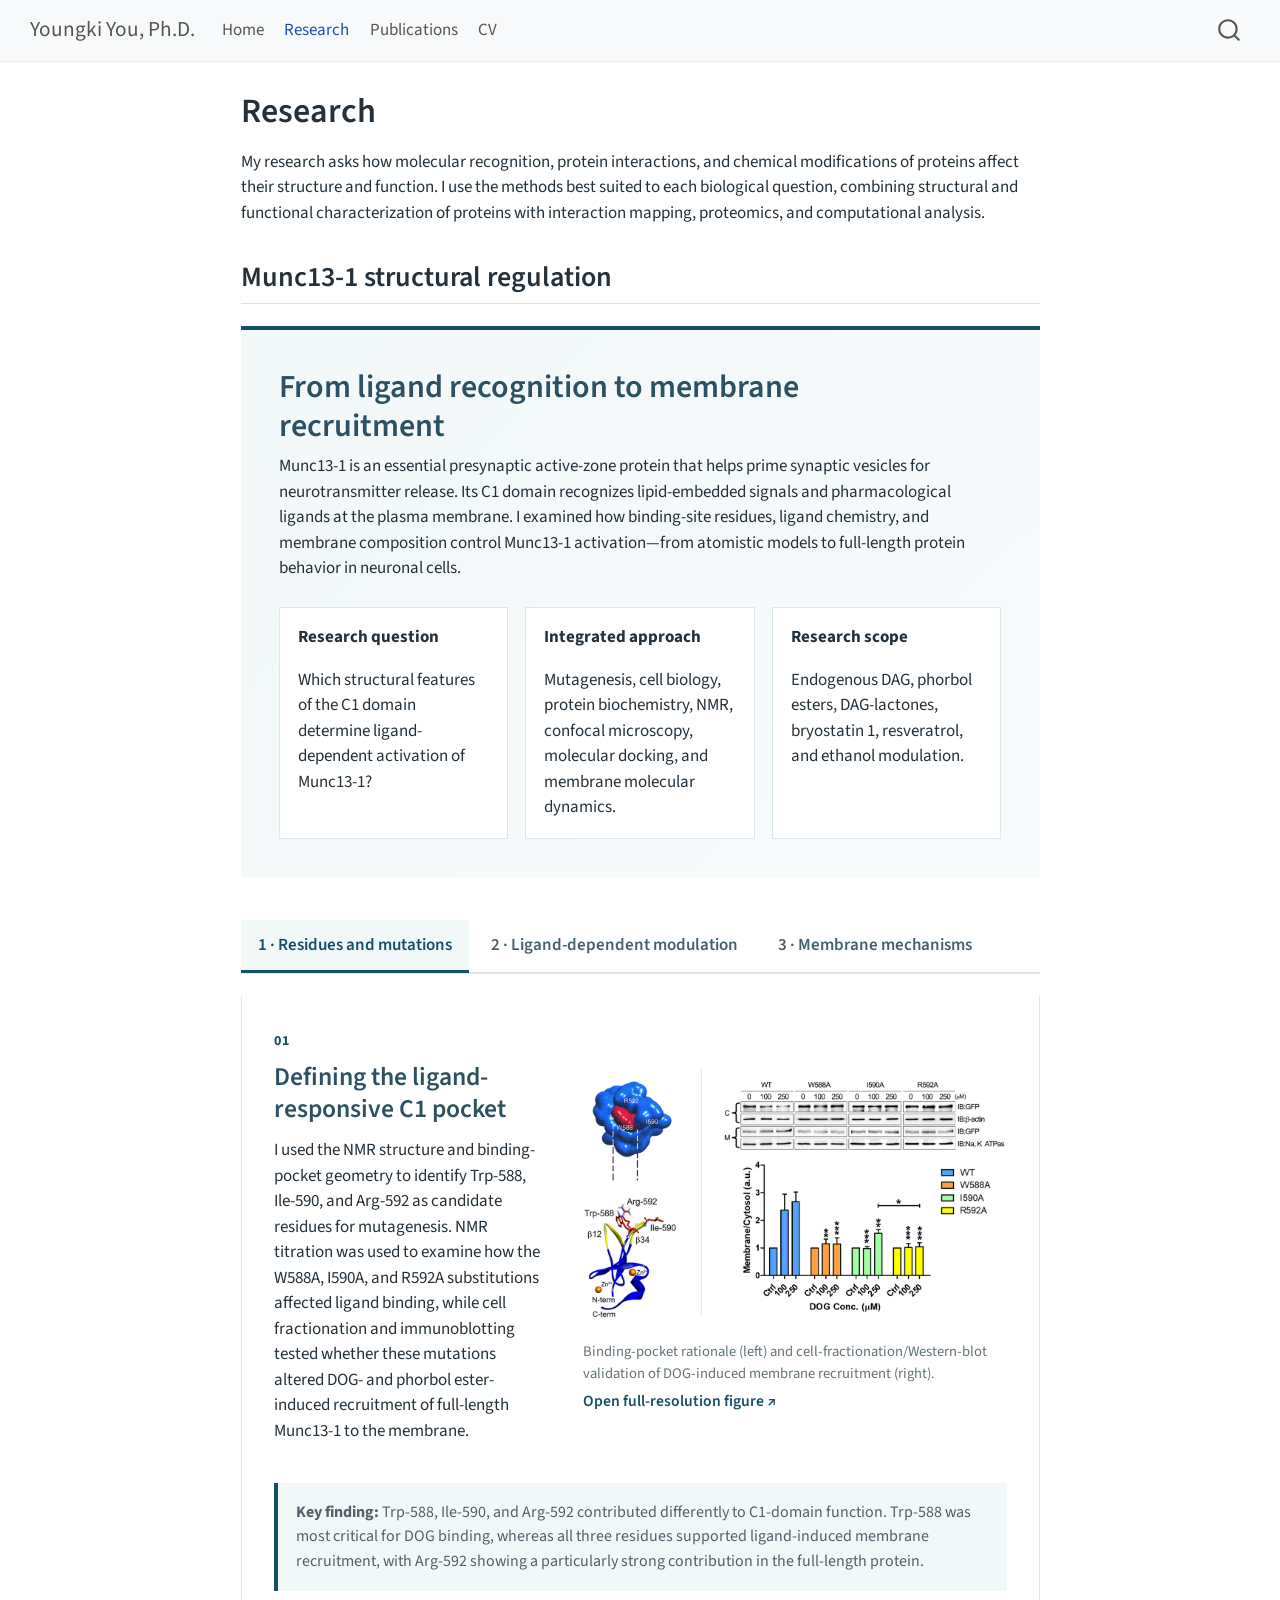
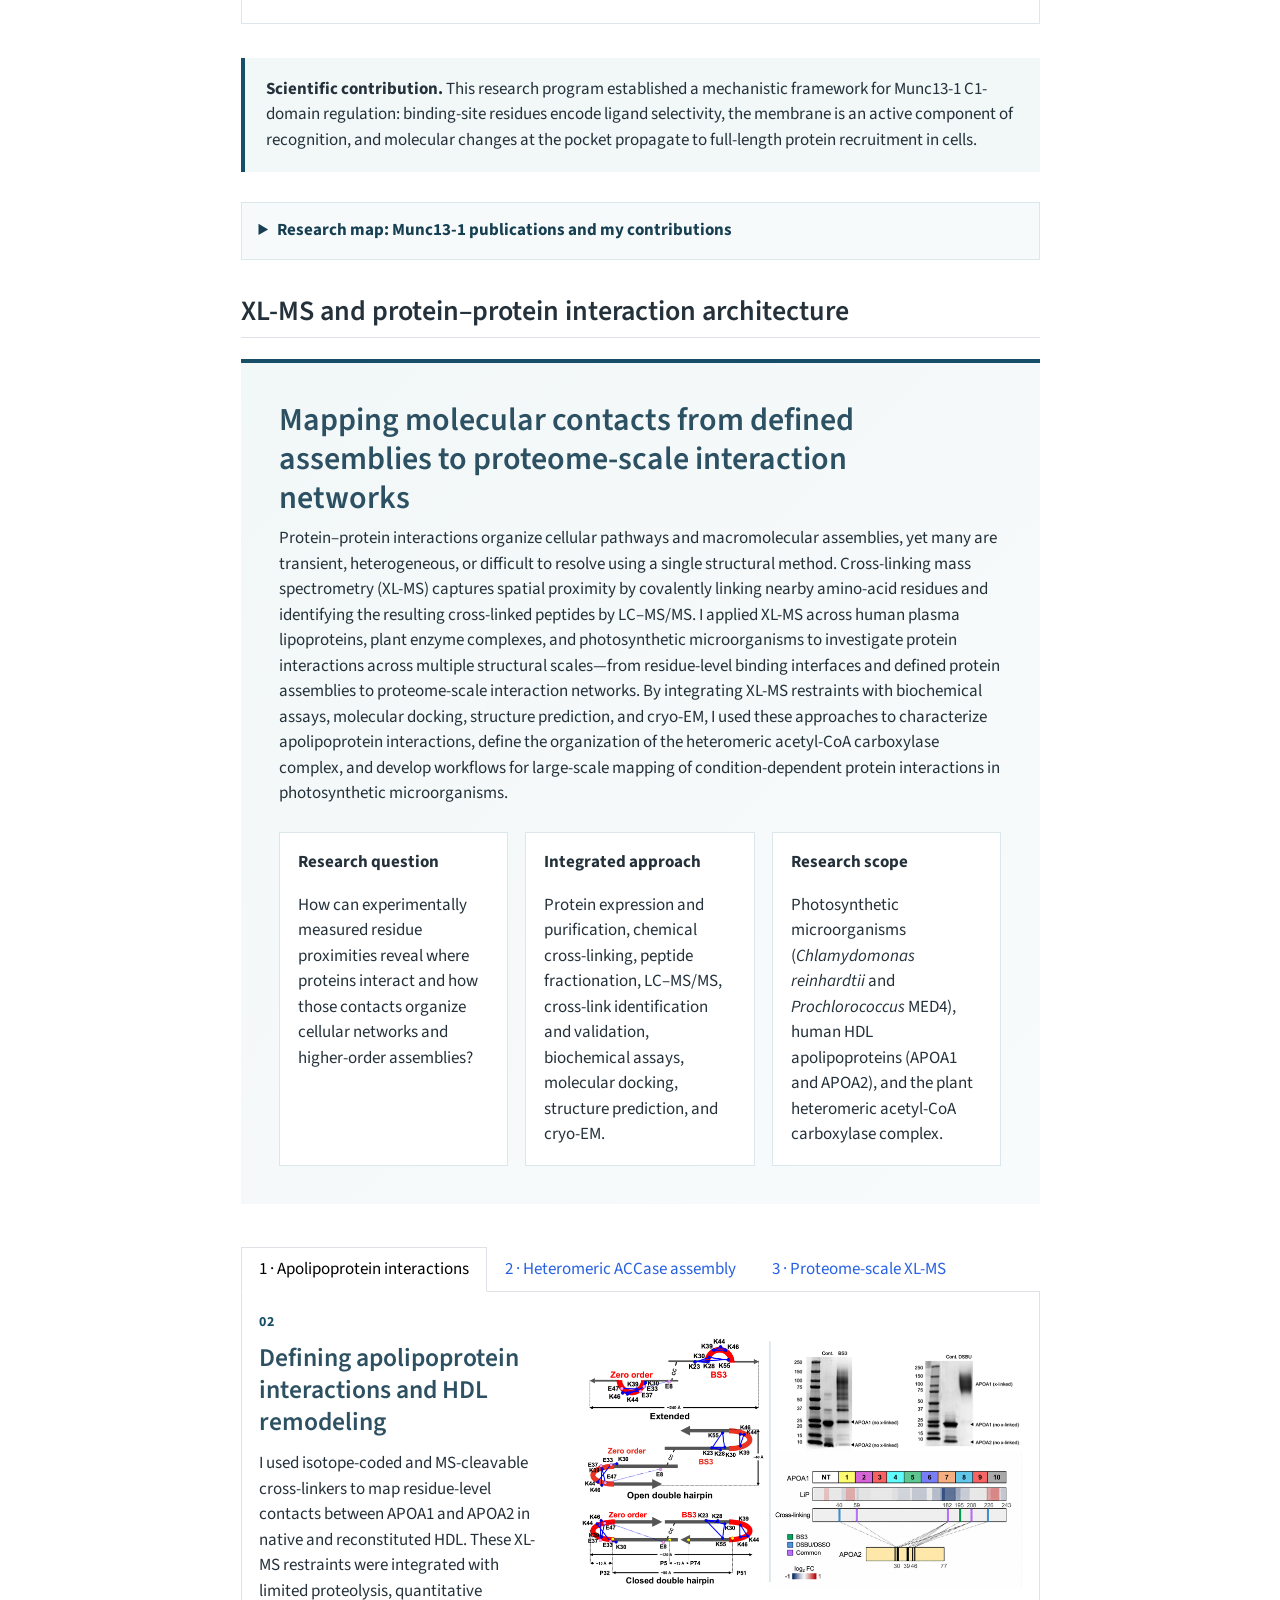
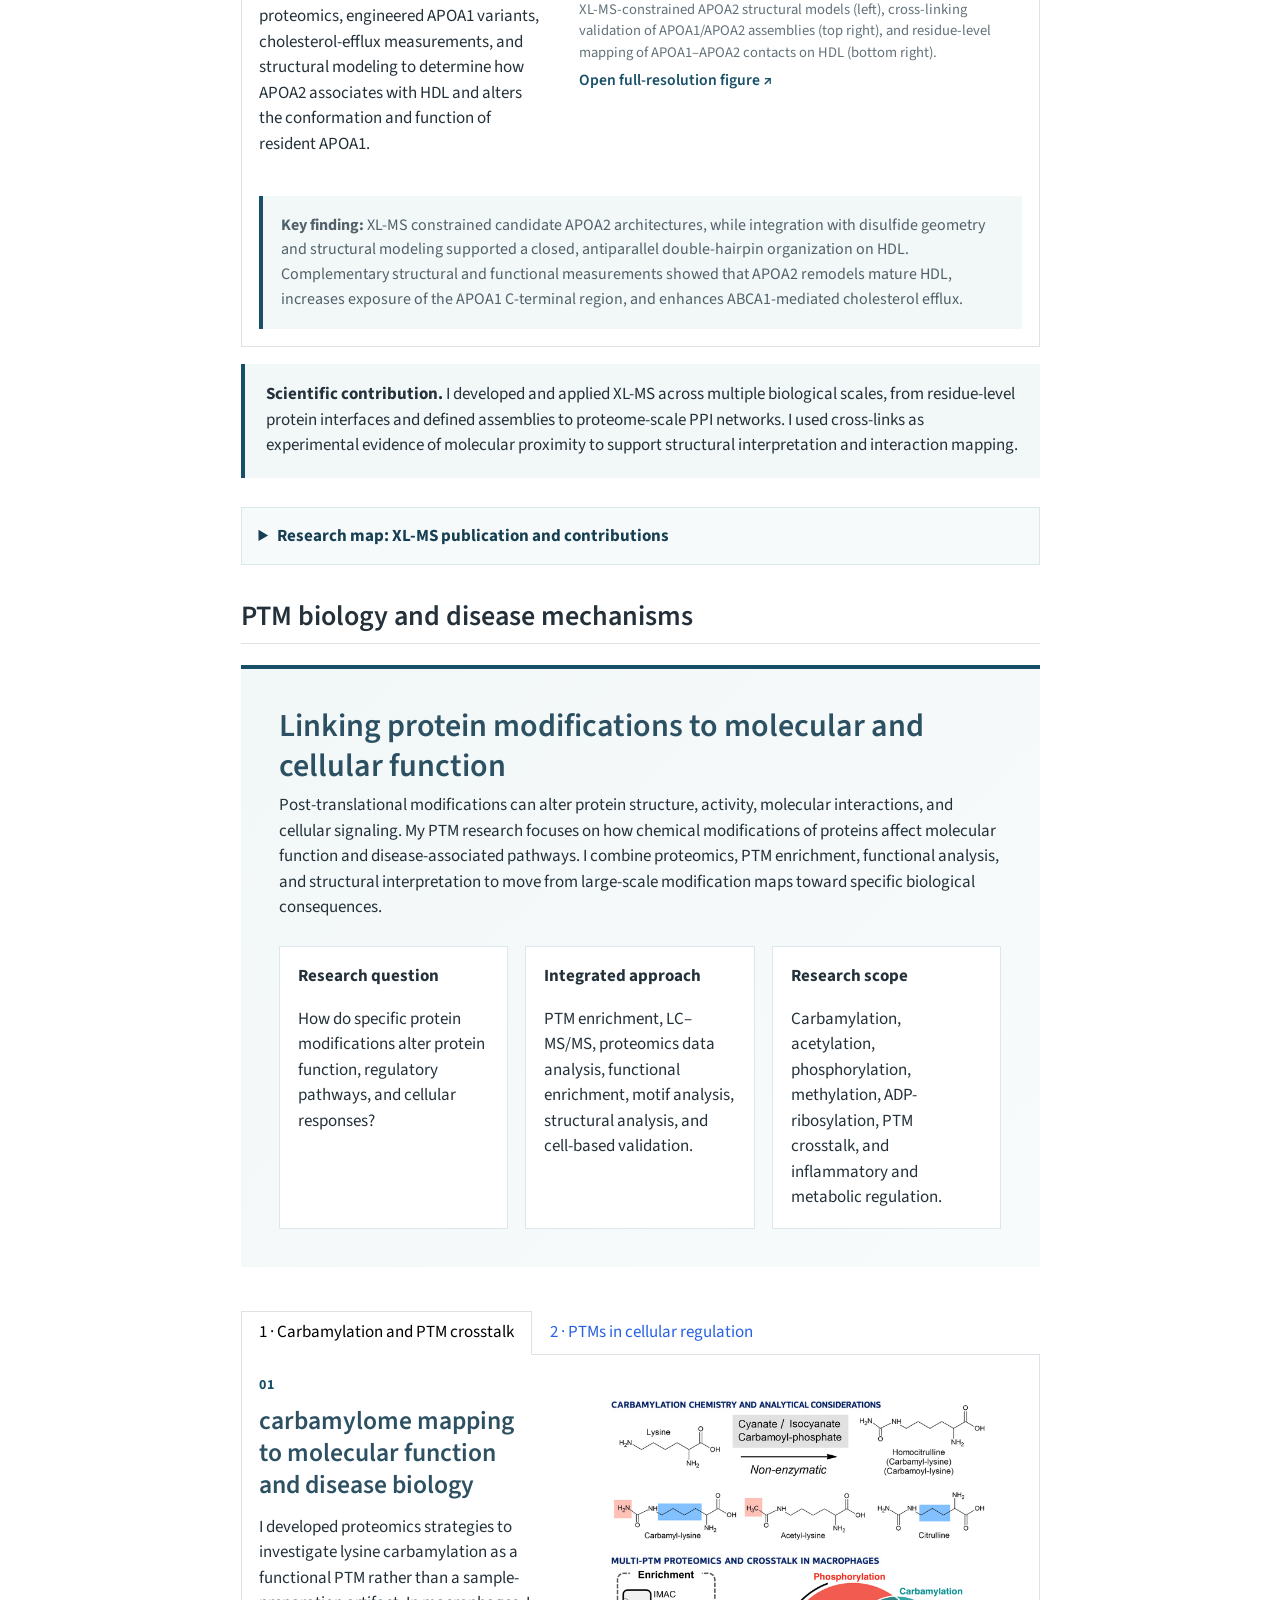
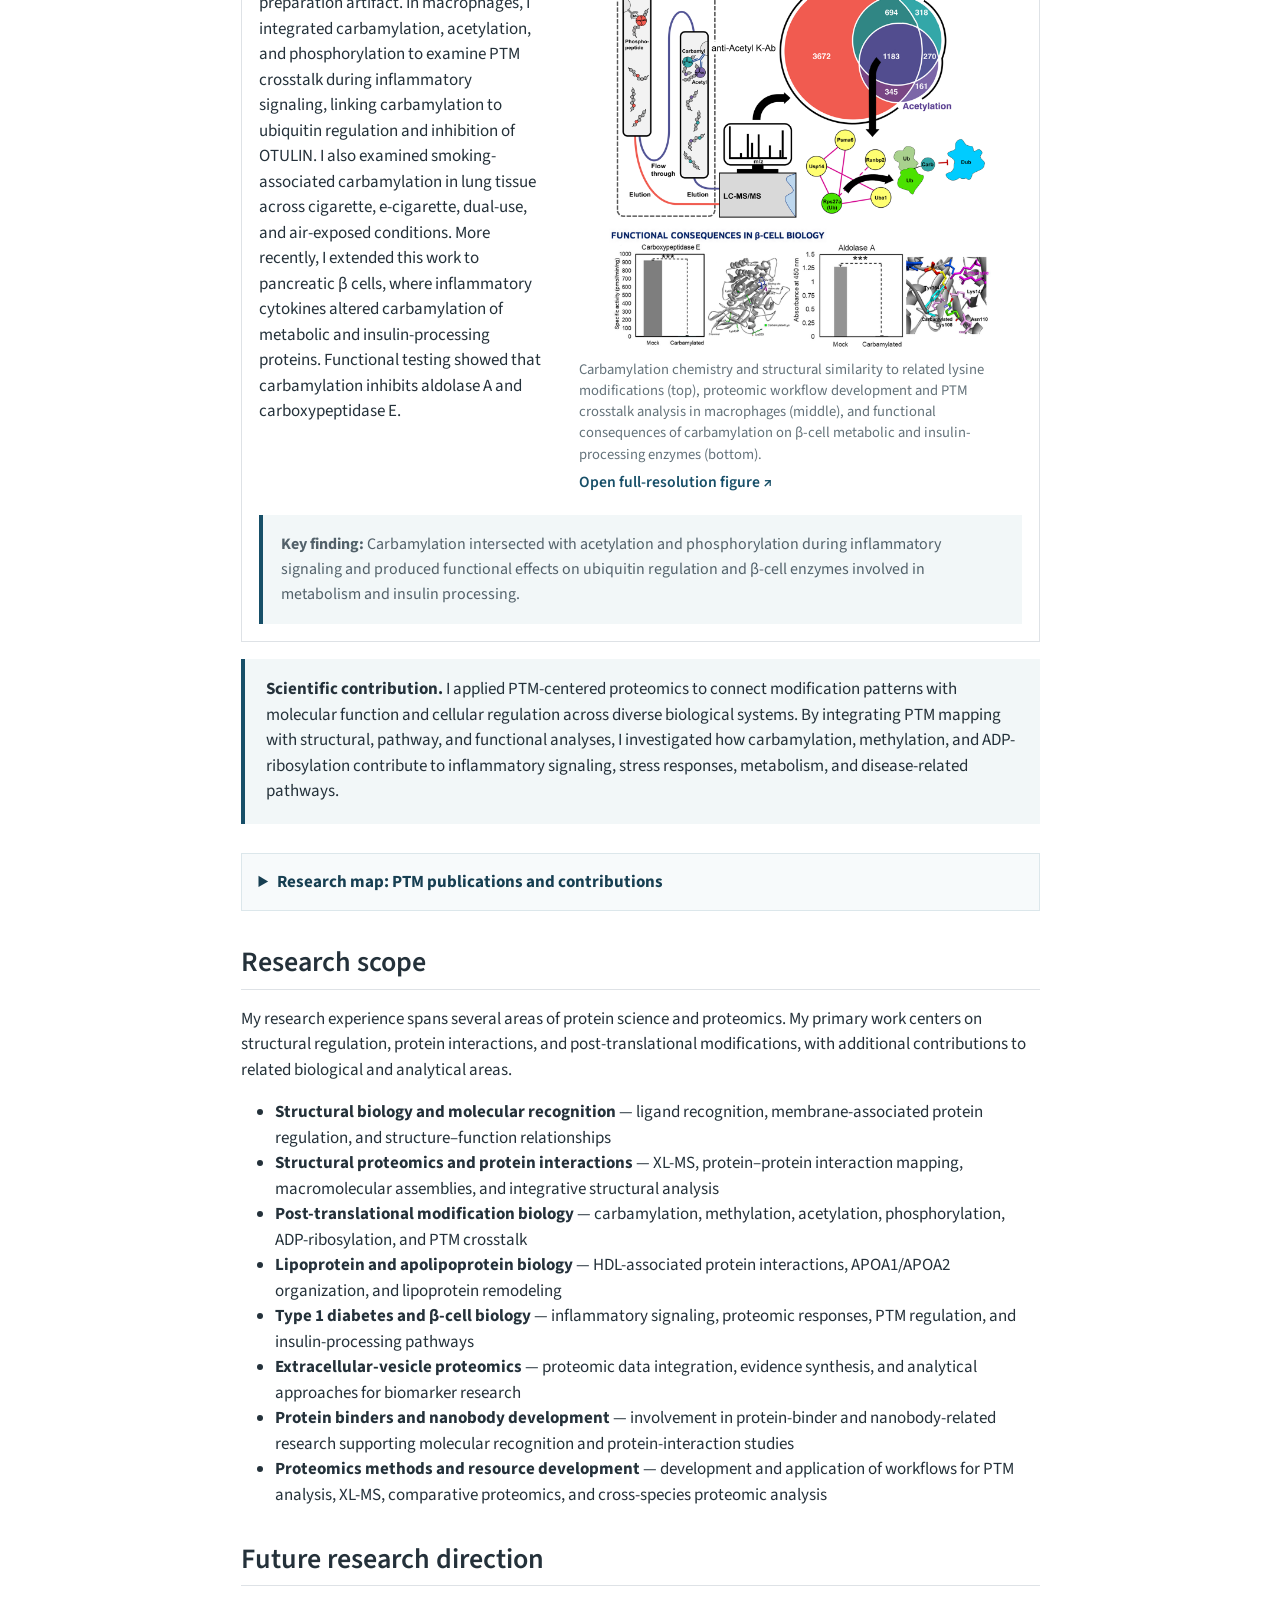
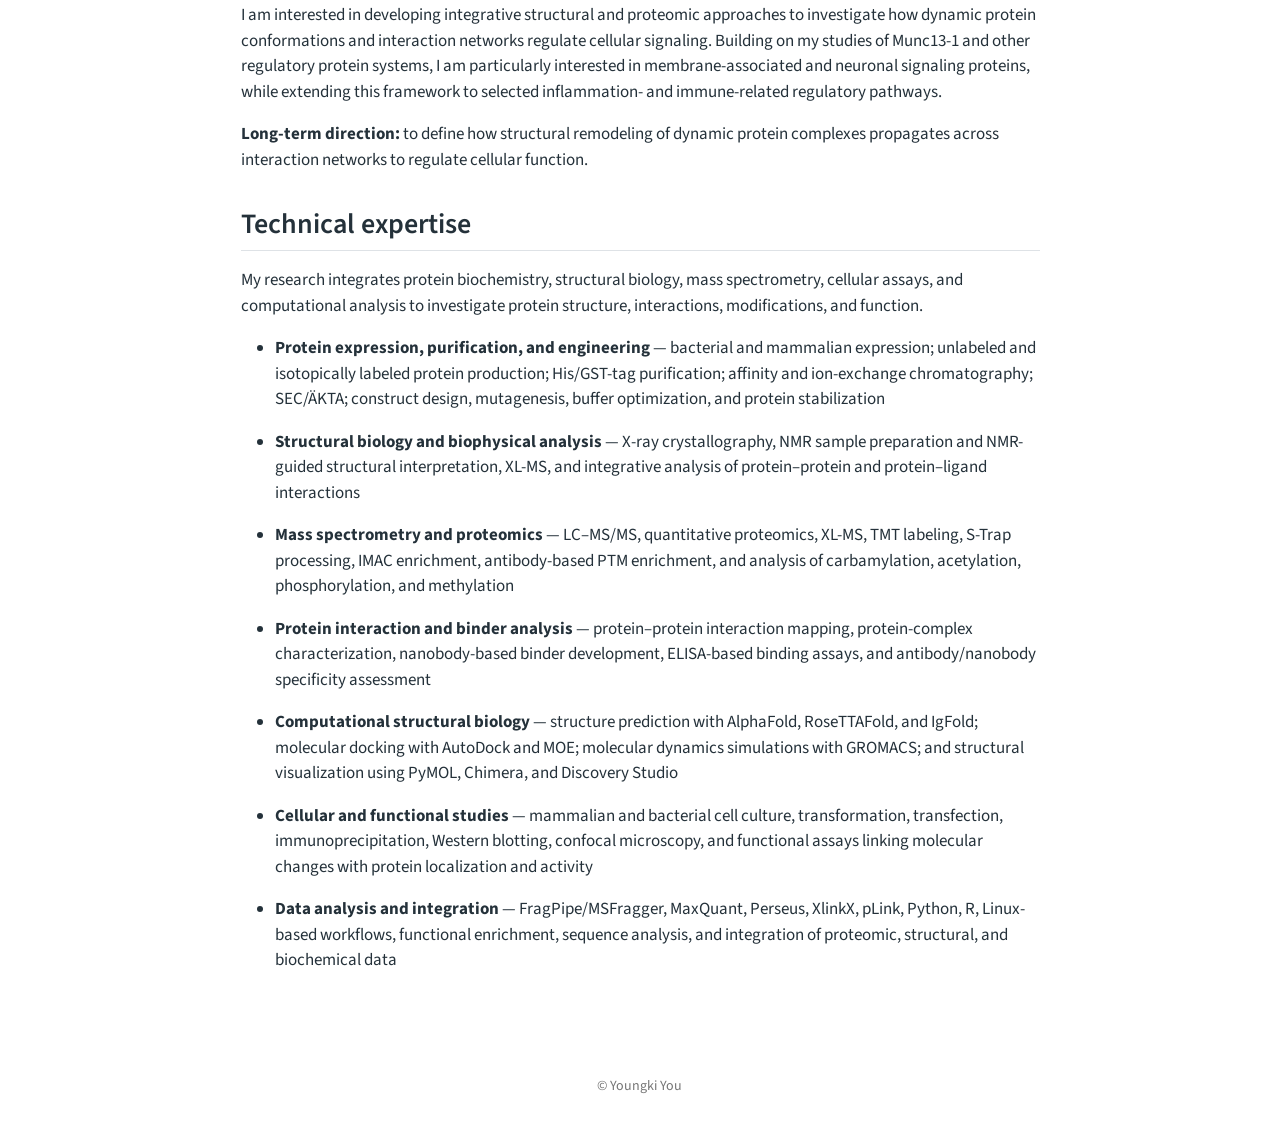
==== docs/research.html @ 04667d02 "Initial publication of reserach website" ====
<!DOCTYPE html>
<html xmlns="http://www.w3.org/1999/xhtml" lang="en" xml:lang="en"><head>

<meta charset="utf-8">
<meta name="generator" content="quarto-1.10.18">

<meta name="viewport" content="width=device-width, initial-scale=1.0, user-scalable=yes">


<title>Research – Youngki You, Ph.D.</title>
<style>
/* Default styles provided by pandoc.
** See https://pandoc.org/MANUAL.html#variables-for-html for config info.
*/
span.smallcaps{font-variant: small-caps;}
div.columns{display: flex; gap: 1.5em;}
div.column{flex: auto;}
@media screen {
div.columns{gap: min(4vw, 1.5em);}
div.column{overflow-x: auto;}
}
div.hanging-indent{margin-left: 1.5em; text-indent: -1.5em;}
ul.task-list{list-style: none;}
ul.task-list li input[type="checkbox"] {
  width: 0.8em;
  margin: 0 0.8em 0.2em -1em; /* quarto-specific, see https://github.com/quarto-dev/quarto-cli/issues/4556 */ 
  vertical-align: middle;
}
</style>


<script src="site_libs/quarto-nav/quarto-nav.js"></script>
<script src="site_libs/quarto-nav/headroom.min.js"></script>
<script src="site_libs/clipboard/clipboard.min.js"></script>
<script src="site_libs/quarto-search/autocomplete.umd.js"></script>
<script src="site_libs/quarto-search/fuse.min.js"></script>
<script src="site_libs/quarto-search/quarto-search.js"></script>
<meta name="quarto:offset" content="./">
<script src="site_libs/quarto-html/quarto.js" type="module"></script>
<script src="site_libs/quarto-html/tabsets/tabsets.js" type="module"></script>
<script src="site_libs/quarto-html/popper.min.js"></script>
<script src="site_libs/quarto-html/tippy.umd.min.js"></script>
<script src="site_libs/quarto-html/anchor.min.js"></script>
<link href="site_libs/quarto-html/tippy.css" rel="stylesheet">
<link href="site_libs/quarto-html/quarto-syntax-highlighting-64a204ab8560d761af7679ceaba22944.css" rel="stylesheet" id="quarto-text-highlighting-styles">
<script src="site_libs/bootstrap/bootstrap.min.js"></script>
<link href="site_libs/bootstrap/bootstrap-icons.css" rel="stylesheet">
<link href="site_libs/bootstrap/bootstrap-172ba59bd5e0b52282274ba0c0cc16fc.min.css" rel="stylesheet" append-hash="true" id="quarto-bootstrap" data-mode="light">
<script id="quarto-search-options" type="application/json">{
  "location": "navbar",
  "copy-button": false,
  "collapse-after": 3,
  "panel-placement": "end",
  "type": "overlay",
  "limit": 50,
  "keyboard-shortcut": [
    "f",
    "/",
    "s"
  ],
  "show-item-context": false,
  "language": {
    "search-no-results-text": "No results",
    "search-matching-documents-text": "matching documents",
    "search-copy-link-title": "Copy link to search",
    "search-hide-matches-text": "Hide additional matches",
    "search-more-match-text": "more match in this document",
    "search-more-matches-text": "more matches in this document",
    "search-clear-button-title": "Clear",
    "search-text-placeholder": "",
    "search-detached-cancel-button-title": "Cancel",
    "search-submit-button-title": "Submit",
    "search-label": "Search"
  }
}</script>


<link rel="stylesheet" href="styles.css">
</head>

<body class="nav-fixed fullcontent quarto-light">

<div id="quarto-search-results"></div>
  <header id="quarto-header" class="headroom fixed-top">
    <nav class="navbar navbar-expand-lg " data-bs-theme="dark">
      <div class="navbar-container container-fluid">
      <div class="navbar-brand-container mx-auto">
    <a class="navbar-brand" href="./index.html">
    <span class="navbar-title">Youngki You, Ph.D.</span>
    </a>
  </div>
            <div id="quarto-search" class="" title="Search"></div>
          <button class="navbar-toggler" type="button" data-bs-toggle="collapse" data-bs-target="#navbarCollapse" aria-controls="navbarCollapse" role="menu" aria-expanded="false" aria-label="Toggle navigation" onclick="if (window.quartoToggleHeadroom) { window.quartoToggleHeadroom(); }">
  <span class="navbar-toggler-icon"></span>
</button>
          <div class="collapse navbar-collapse" id="navbarCollapse">
            <ul class="navbar-nav navbar-nav-scroll me-auto">
  <li class="nav-item">
    <a class="nav-link" href="./index.html"> 
<span class="menu-text">Home</span></a>
  </li>  
  <li class="nav-item">
    <a class="nav-link active" href="./research.html" aria-current="page"> 
<span class="menu-text">Research</span></a>
  </li>  
  <li class="nav-item">
    <a class="nav-link" href="./publications.html"> 
<span class="menu-text">Publications</span></a>
  </li>  
  <li class="nav-item">
    <a class="nav-link" href="./cv.html"> 
<span class="menu-text">CV</span></a>
  </li>  
</ul>
          </div> <!-- /navcollapse -->
            <div class="quarto-navbar-tools">
</div>
      </div> <!-- /container-fluid -->
    </nav>
</header>
<!-- content -->
<div id="quarto-content" class="quarto-container page-columns page-rows-contents page-layout-article page-navbar">
<!-- sidebar -->
<!-- margin-sidebar -->
    
<!-- main -->
<main class="content" id="quarto-document-content">

<header id="title-block-header" class="quarto-title-block default">
<div class="quarto-title">
<h1 class="title">Research</h1>
</div>



<div class="quarto-title-meta">

    
  
    
  </div>
  


</header>


<!-- Munc13-1 case study synchronized 2026-09-22. -->
<p>My research asks how molecular recognition, protein interactions, and chemical modifications of proteins affect their structure and function. I use the methods best suited to each biological question, combining structural and functional characterization of proteins with interaction mapping, proteomics, and computational analysis.</p>
<section id="munc13-1" class="level2">
<h2 class="anchored" data-anchor-id="munc13-1">Munc13-1 structural regulation</h2>
<section id="from-ligand-recognition-to-membrane-recruitment" class="level3 research-case-intro">
<h3 class="anchored" data-anchor-id="from-ligand-recognition-to-membrane-recruitment">From ligand recognition to membrane recruitment</h3>
<p>Munc13-1 is an essential presynaptic active-zone protein that helps prime synaptic vesicles for neurotransmitter release. Its C1 domain recognizes lipid-embedded signals and pharmacological ligands at the plasma membrane. I examined how binding-site residues, ligand chemistry, and membrane composition control Munc13-1 activation—from atomistic models to full-length protein behavior in neuronal cells.</p>
<div class="research-facts">
<div class="research-fact">
<p><strong>Research question</strong></p>
<p>Which structural features of the C1 domain determine ligand-dependent activation of Munc13-1?</p>
</div>
<div class="research-fact">
<p><strong>Integrated approach</strong></p>
<p>Mutagenesis, cell biology, protein biochemistry, NMR, confocal microscopy, molecular docking, and membrane molecular dynamics.</p>
</div>
<div class="research-fact">
<p><strong>Research scope</strong></p>
<p>Endogenous DAG, phorbol esters, DAG-lactones, bryostatin 1, resveratrol, and ethanol modulation.</p>
</div>
</div>
</section>
<div class="tabset-margin-container"></div><div class="panel-tabset munc13-tabs">
<ul class="nav nav-tabs" role="tablist"><li class="nav-item" role="presentation"><a class="nav-link active" id="tabset-1-1-tab" data-bs-toggle="tab" data-bs-target="#tabset-1-1" role="tab" aria-controls="tabset-1-1" aria-selected="true" href="">1 · Residues and mutations</a></li><li class="nav-item" role="presentation"><a class="nav-link" id="tabset-1-2-tab" data-bs-toggle="tab" data-bs-target="#tabset-1-2" role="tab" aria-controls="tabset-1-2" aria-selected="false" href="">2 · Ligand-dependent modulation</a></li><li class="nav-item" role="presentation"><a class="nav-link" id="tabset-1-3-tab" data-bs-toggle="tab" data-bs-target="#tabset-1-3" role="tab" aria-controls="tabset-1-3" aria-selected="false" href="">3 · Membrane mechanisms</a></li></ul>
<div class="tab-content munc13-tabs">
<div id="tabset-1-1" class="tab-pane active" role="tabpanel" aria-labelledby="tabset-1-1-tab">
<div class="research-slide">
<div class="research-slide-main">
<div class="research-slide-copy">
<span class="research-step">01</span>
<h3 class="anchored">
Defining the ligand-responsive C1 pocket
</h3>
<p>
I used the NMR structure and binding-pocket geometry to identify Trp-588, Ile-590, and Arg-592 as candidate residues for mutagenesis. NMR titration was used to examine how the W588A, I590A, and R592A substitutions affected ligand binding, while cell fractionation and immunoblotting tested whether these mutations altered DOG- and phorbol ester-induced recruitment of full-length Munc13-1 to the membrane.
</p>
</div>
<figure class="research-slide-figure figure">
<img src="images/munc13/munc13-structural-determinants-v2.png" alt="Structural views of the Munc13-1 C1-domain binding pocket highlighting Trp-588, Ile-590, and Arg-592, paired with cytosolic and membrane-fraction immunoblots and densitometric analysis of DOG-induced membrane translocation for wild-type, W588A, I590A, and R592A Munc13-1." loading="lazy" class="figure-img">
<figcaption>
Binding-pocket rationale (left) and cell-fractionation/Western-blot validation of DOG-induced membrane recruitment (right).
</figcaption>
<a class="figure-link" href="images/munc13/munc13-structural-determinants-v2.png" target="_blank">Open full-resolution figure ↗</a>
</figure>
</div>
<div class="research-slide-footer">
<p class="research-slide-result">
<strong>Key finding:</strong> Trp-588, Ile-590, and Arg-592 contributed differently to C1-domain function. Trp-588 was most critical for DOG binding, whereas all three residues supported ligand-induced membrane recruitment, with Arg-592 showing a particularly strong contribution in the full-length protein.
</p>
</div>
</div>
</div>
<div id="tabset-1-2" class="tab-pane" role="tabpanel" aria-labelledby="tabset-1-2-tab">
<div class="research-slide">
<div class="research-slide-main">
<div class="research-slide-copy">
<span class="research-step">02</span>
<h3 class="anchored">
Comparing ligand-dependent effects in cells
</h3>
<p>
I investigated how diverse ligands and chemical modulators alter Munc13-1 behavior in HT22 cells. Using full-length GFP-tagged Munc13-1, I examined ligand-dependent changes in membrane recruitment and intracellular localization across multiple compounds, including DAG, DAG-lactones, phorbol esters, bryostatin, and resveratrol. These studies enabled comparison of how structurally distinct compounds differentially modulate Munc13-1 localization and activity in cells.
</p>
</div>
<figure class="research-slide-figure figure">
<img src="images/munc13/munc13-dag-lactone-confocal-v2.png" alt="Confocal microscopy grid showing GFP-tagged full-length Munc13-1 in HT22 cells treated with increasing concentrations of JH-131e-153, AJH-836, or PMA." loading="lazy" class="figure-img">
<figcaption>
Representative confocal images of Munc13-1 redistribution after treatment with JH-131e-153, AJH-836, or PMA.
</figcaption>
<a class="figure-link" href="images/munc13/munc13-dag-lactone-confocal-v2.png" target="_blank">Open full-resolution figure ↗</a>
</figure>
</div>
<div class="research-slide-footer">
<p class="research-slide-result">
<strong>Key finding:</strong> both DAG-lactones recruited Munc13-1 to the membrane, but JH-131e-153 produced a stronger response than AJH-836 across the tested concentrations; PMA produced the strongest recruitment under the assay conditions.
</p>
</div>
</div>
</div>
<div id="tabset-1-3" class="tab-pane" role="tabpanel" aria-labelledby="tabset-1-3-tab">
<div class="research-slide">
<div class="research-slide-main">
<div class="research-slide-copy">
<span class="research-step">03</span>
<h3 class="anchored">
Resolving ligand–protein–membrane mechanisms
</h3>
<p>
I built lipid membrane systems and used molecular docking and dynamics to compare phorbol 13-acetate, bryostatin 1, resveratrol, and DAG-lactones. Additional studies examined ethanol modulation and compared Munc13-1 with other C1 domains.
</p>
</div>
<figure class="research-slide-figure figure">
<img src="images/munc13/munc13-docking-md-v2.png" alt="Molecular docking poses, membrane molecular-dynamics configurations, and phosphatidylserine contacts of the Munc13-1 C1 domain with phorbol 13-acetate, bryostatin 1, and resveratrol." loading="lazy" class="figure-img">
<figcaption>
Docking poses (top), representative membrane-MD configurations (middle), and phosphatidylserine contacts at the membrane interface (bottom) for three chemically distinct ligands.
</figcaption>
<a class="figure-link" href="images/munc13/munc13-docking-md-v2.png" target="_blank">Open full-resolution figure ↗</a>
</figure>
</div>
<div class="research-slide-footer">
<p class="research-slide-result">
<strong>Key finding:</strong> activators and inhibitors produce distinct pocket interactions, conformational stability, membrane positioning, and lipid contacts; ethanol further alters this balance through a Glu-582-centered mechanism influenced by phosphatidylserine.
</p>
</div>
</div>
</div>
</div>
</div>
<div class="research-takeaway">
<p><strong>Scientific contribution.</strong> This research program established a mechanistic framework for Munc13-1 C1-domain regulation: binding-site residues encode ligand selectivity, the membrane is an active component of recognition, and molecular changes at the pocket propagate to full-length protein recruitment in cells.</p>
</div>
<details class="research-map">
<summary>
Research map: Munc13-1 publications and my contributions
</summary>
<table class="caption-top table">
<thead>
<tr class="header">
<th>Theme</th>
<th>Publication and contribution</th>
<th>Main advance</th>
</tr>
</thead>
<tbody>
<tr class="odd">
<td><strong>Ligand inhibition</strong></td>
<td><a href="https://doi.org/10.1016/j.bbagen.2017.07.006">Resveratrol inhibits phorbol ester-induced membrane translocation of presynaptic Munc13-1</a> (2017). Molecular docking and MD.</td>
<td>Established Munc13-1 as a resveratrol target and modeled competition at the C1-domain pocket.</td>
</tr>
<tr class="even">
<td><strong>Binding-site mutations</strong></td>
<td><a href="https://doi.org/10.1021/acs.biochem.7b00764">Critical role of Trp-588 of presynaptic Munc13-1</a> (2017). MD simulation and analysis.</td>
<td>Identified Trp-588 as a determinant of ligand binding and membrane translocation.</td>
</tr>
<tr class="odd">
<td><strong>Ligand activation</strong></td>
<td><a href="https://doi.org/10.1021/acs.biochem.9b00427">Munc13 is a molecular target of bryostatin 1</a> (2019). Molecular docking.</td>
<td>Established Munc13 proteins as high-affinity bryostatin 1 targets.</td>
</tr>
<tr class="even">
<td><strong>Allosteric modulation</strong></td>
<td><a href="https://doi.org/10.1111/acer.14363">Effect of ethanol on Munc13-1 C1 in membrane</a> (2020; first author). Docking, membrane-system construction, MD, and analysis.</td>
<td>Defined a Glu-582-centered, membrane-composition-dependent mechanism for ethanol modulation.</td>
</tr>
<tr class="odd">
<td><strong>DAG recognition</strong></td>
<td><a href="https://doi.org/10.1021/acs.biochem.1c00165">Probing the diacylglycerol binding site of presynaptic Munc13-1</a> (2021; first author). Cell assays, docking, membrane systems, and MD.</td>
<td>Identified Trp-588, Ile-590, and Arg-592 as ligand-dependent determinants of activation.</td>
</tr>
<tr class="even">
<td><strong>Activator versus inhibitor</strong></td>
<td><a href="https://doi.org/10.1080/07391102.2021.2001375">Molecular dynamics simulation studies on binding of activator and inhibitor</a> (2022; first author). Docking, membrane systems, MD, and analysis.</td>
<td>Explained ligand-specific conformational stability, membrane positioning, and lipid interactions.</td>
</tr>
<tr class="odd">
<td><strong>C1-domain comparison</strong></td>
<td><a href="https://doi.org/10.1080/07391102.2022.2163699">Comparison of the ligand binding site of C1 domains</a> (2023; first author). Docking, membrane systems, MD, and analysis.</td>
<td>Classified C1-domain pocket types and identified conserved determinants of ligand–membrane binding.</td>
</tr>
<tr class="even">
<td><strong>Selective activation</strong></td>
<td><a href="https://doi.org/10.1021/acs.biochem.3c00375">Activation of Munc13-1 by DAG-lactones</a> (2023; co-first author). Cell culture, mutagenesis, translocation assays, and docking.</td>
<td>Demonstrated stereochemistry-dependent activation and linked ligand selectivity to Trp-588, Ile-590, and Arg-592.</td>
</tr>
</tbody>
</table>
</details>
</section>
<section id="xl-ms" class="level2">
<h2 class="anchored" data-anchor-id="xl-ms">XL-MS and protein–protein interaction architecture</h2>
<section id="mapping-molecular-contacts-from-defined-assemblies-to-proteome-scale-interaction-networks" class="level3 research-case-intro">
<h3 class="anchored" data-anchor-id="mapping-molecular-contacts-from-defined-assemblies-to-proteome-scale-interaction-networks">Mapping molecular contacts from defined assemblies to proteome-scale interaction networks</h3>
<p>Protein–protein interactions organize cellular pathways and macromolecular assemblies, yet many are transient, heterogeneous, or difficult to resolve using a single structural method. Cross-linking mass spectrometry (XL-MS) captures spatial proximity by covalently linking nearby amino-acid residues and identifying the resulting cross-linked peptides by LC–MS/MS. I applied XL-MS across human plasma lipoproteins, plant enzyme complexes, and photosynthetic microorganisms to investigate protein interactions across multiple structural scales—from residue-level binding interfaces and defined protein assemblies to proteome-scale interaction networks. By integrating XL-MS restraints with biochemical assays, molecular docking, structure prediction, and cryo-EM, I used these approaches to characterize apolipoprotein interactions, define the organization of the heteromeric acetyl-CoA carboxylase complex, and develop workflows for large-scale mapping of condition-dependent protein interactions in photosynthetic microorganisms.</p>
<div class="research-facts">
<div class="research-fact">
<p><strong>Research question</strong></p>
<p>How can experimentally measured residue proximities reveal where proteins interact and how those contacts organize cellular networks and higher-order assemblies?</p>
</div>
<div class="research-fact">
<p><strong>Integrated approach</strong></p>
<p>Protein expression and purification, chemical cross-linking, peptide fractionation, LC–MS/MS, cross-link identification and validation, biochemical assays, molecular docking, structure prediction, and cryo-EM.</p>
</div>
<div class="research-fact">
<p><strong>Research scope</strong></p>
<p>Photosynthetic microorganisms (<em>Chlamydomonas reinhardtii</em> and <em>Prochlorococcus</em> MED4), human HDL apolipoproteins (APOA1 and APOA2), and the plant heteromeric acetyl-CoA carboxylase complex.</p>
</div>
</div>
</section>
<div class="tabset-margin-container"></div><div class="panel-tabset xlms-tabs">
<ul class="nav nav-tabs" role="tablist"><li class="nav-item" role="presentation"><a class="nav-link active" id="tabset-2-1-tab" data-bs-toggle="tab" data-bs-target="#tabset-2-1" role="tab" aria-controls="tabset-2-1" aria-selected="true" href="">1 · Apolipoprotein interactions</a></li><li class="nav-item" role="presentation"><a class="nav-link" id="tabset-2-2-tab" data-bs-toggle="tab" data-bs-target="#tabset-2-2" role="tab" aria-controls="tabset-2-2" aria-selected="false" href="">2 · Heteromeric ACCase assembly</a></li><li class="nav-item" role="presentation"><a class="nav-link" id="tabset-2-3-tab" data-bs-toggle="tab" data-bs-target="#tabset-2-3" role="tab" aria-controls="tabset-2-3" aria-selected="false" href="">3 · Proteome-scale XL-MS</a></li></ul>
<div class="tab-content xlms-tabs">
<div id="tabset-2-1" class="tab-pane active" role="tabpanel" aria-labelledby="tabset-2-1-tab">
<div class="research-slide">
<div class="research-slide-main">
<div class="research-slide-copy">
<span class="research-step">02</span>
<h3 class="anchored">
Defining apolipoprotein interactions and HDL remodeling
</h3>
<p>
I used isotope-coded and MS-cleavable cross-linkers to map residue-level contacts between APOA1 and APOA2 in native and reconstituted HDL. These XL-MS restraints were integrated with limited proteolysis, quantitative proteomics, engineered APOA1 variants, cholesterol-efflux measurements, and structural modeling to determine how APOA2 associates with HDL and alters the conformation and function of resident APOA1.
</p>
</div>
<figure class="research-slide-figure figure">
<p><img src="images/xlms/apoa2-remodeling.png" alt="XL-MS analysis of APOA2 structural models, cross-linking of APOA1/APOA2 assemblies, and residue-level APOA1–APOA2 interactions on HDL." loading="lazy" class="figure-img"></p>
<figcaption>
XL-MS-constrained APOA2 structural models (left), cross-linking validation of APOA1/APOA2 assemblies (top right), and residue-level mapping of APOA1–APOA2 contacts on HDL (bottom right).
</figcaption>
<a class="figure-link" href="images/xlms/apoa2-remodeling.png" target="_blank">Open full-resolution figure ↗</a>
</figure>
</div>
<div class="research-slide-footer">
<p class="research-slide-result">
<strong>Key finding:</strong> XL-MS constrained candidate APOA2 architectures, while integration with disulfide geometry and structural modeling supported a closed, antiparallel double-hairpin organization on HDL. Complementary structural and functional measurements showed that APOA2 remodels mature HDL, increases exposure of the APOA1 C-terminal region, and enhances ABCA1-mediated cholesterol efflux.
</p>
</div>
</div>
</div>
<div id="tabset-2-2" class="tab-pane" role="tabpanel" aria-labelledby="tabset-2-2-tab">
<div class="research-slide">
<div class="research-slide-main">
<div class="research-slide-copy">
<span class="research-step">02</span>
<h3 class="anchored">
Defining BC-centered interactions and oligomerization
</h3>
<p>
I applied XL-MS to investigate interaction architecture among components of the plant heteromeric acetyl-CoA carboxylase system, including biotin carboxylase (BC), BADC1, and BCCP2. I designed cross-linking experiments, analyzed reproducible intra- and interprotein residue pairs using complementary search workflows, and mapped the resulting restraints onto predicted and experimentally determined structures. In the published BC study, I integrated XL-MS with cryo-EM and structural modeling to evaluate monomeric, dimeric, and higher-order assemblies; related interaction studies extended this strategy to additional heteromeric ACCase components.
</p>
</div>
<figure class="research-slide-figure figure">
<p><img src="images/xlms/biotin-carboxylase-assembly.png" alt="DSBU cross-linking and XL-MS analysis of biotin carboxylase oligomerization, including dimer and tetramer formation, cross-link-guided dimer-of-dimers models, and comparative BC interaction sites with BADC1 and BCCP2." loading="lazy" class="figure-img"></p>
<figcaption>
DSBU cross-linking of BC oligomers (top left), XL-MS-guided modeling of the BC dimer-of-dimers interface (top right), the resulting higher-order BC assembly (bottom left), and additional XL-MS mapping of BC interactions with BADC1 and BCCP2 (bottom right).
</figcaption>
<a class="figure-link" href="images/xlms/biotin-carboxylase-assembly.png" target="_blank">Open full-resolution figure ↗</a>
</figure>
</div>
<div class="research-slide-footer">
<p class="research-slide-result">
<strong>Key finding:</strong> XL-MS distinguished contacts compatible with lower-order BC structures from those requiring a higher-order arrangement, supporting an asymmetric, staggered dimer of dimers. The broader project established a residue-level framework for evaluating candidate interfaces among BC, BADC1, and BCCP2 within the heteromeric ACCase system.
</p>
</div>
</div>
</div>
<div id="tabset-2-3" class="tab-pane" role="tabpanel" aria-labelledby="tabset-2-3-tab">
<div class="research-slide">
<div class="research-slide-main">
<div class="research-slide-copy">
<span class="research-step">03</span>
<h3 class="anchored">
From XL-MS workflow development to condition-dependent PPI mapping
</h3>
<p>
I developed and optimized an end-to-end XL-MS workflow for complex biological samples by evaluating cell disruption, cross-linking chemistry, peptide enrichment and fractionation, LC–MS/MS acquisition parameters, and computational identification strategies. I applied the workflow to <em>Chlamydomonas reinhardtii</em> and <em>Prochlorococcus</em> MED4 to generate residue-level interaction datasets, map protein–protein interaction networks, and compare condition-dependent interaction patterns.
</p>
</div>
<figure class="research-slide-figure figure">
<p><img src="images/xlms/xlms-workflow.png" alt="XL-MS workflow showing protein extraction, chemical cross-linking, digestion, peptide enrichment and fractionation, LC-MS/MS analysis, cross-link identification, and integration with protein structures." loading="lazy" class="figure-img"></p>
<figcaption>
Proteome-scale XL-MS applications across photosynthetic microorganisms. Cellular-component and pathway analysis of a <em>Chlamydomonas reinhardtii</em> PPI network (top), the developed XL-MS workflow (middle), and condition-dependent alterations in protein–protein interactions in <em>Prochlorococcus</em> MED4 obtained using the workflow (bottom right). Only aggregate and schematic representations are shown for unpublished datasets.
</figcaption>
<a class="figure-link" href="images/xlms/xlms-workflow.png" target="_blank">Open full-resolution figure ↗</a>
</figure>
</div>
<div class="research-slide-footer">
<p class="research-slide-result">
<strong>Key finding:</strong> Freeze–thaw lysis improved unique cross-linked peptide-pair recovery, and peptide fractionation further increased cross-link identifications in <em>Chlamydomonas reinhardtii</em>. Application of the optimized workflow to <em>Prochlorococcus</em> MED4 generated approximately 2,700 interprotein cross-links and identified significant differences in cross-linking patterns between light and dark growth conditions.
</p>
</div>
</div>
</div>
</div>
</div>
<div class="research-takeaway">
<p><strong>Scientific contribution.</strong> I developed and applied XL-MS across multiple biological scales, from residue-level protein interfaces and defined assemblies to proteome-scale PPI networks. I used cross-links as experimental evidence of molecular proximity to support structural interpretation and interaction mapping.</p>
</div>
<details class="research-map">
<summary>
Research map: XL-MS publication and contributions
</summary>
<table class="caption-top table">
<thead>
<tr class="header">
<th>Theme</th>
<th>Publication and contribution</th>
<th>Main advance</th>
</tr>
</thead>
<tbody>
<tr class="odd">
<td><strong>HDL remodeling</strong></td>
<td><a href="https://doi.org/10.1016/j.jlr.2024.100686">APOA2 increases cholesterol efflux capacity to plasma HDL by displacing the C-terminus of resident APOA1</a> (2024). XL-MS and data analysis.</td>
<td>Mapped APOA1–APOA2 interactions and identified APOA2-induced conformational changes in APOA1 associated with HDL remodeling.</td>
</tr>
<tr class="even">
<td><strong>XL-MS in disease research</strong></td>
<td><a href="https://doi.org/10.1016/j.molmed.2024.07.009">Exploring new frontiers in type 1 diabetes through advanced mass-spectrometry-based molecular measurements</a> (2024; review). Reviewed and synthesized literature on XL-MS applications in type 1 diabetes.</td>
<td>Positioned XL-MS among emerging mass-spectrometry approaches for investigating protein interactions and disease mechanisms in type 1 diabetes.</td>
</tr>
<tr class="odd">
<td><strong>APOA2 architecture</strong></td>
<td><a href="https://doi.org/10.1016/j.jlr.2026.101113">A model of human APOA2 on HDL</a> (2026). XL-MS analysis, cross-linked peptide identification, and structural interpretation.</td>
<td>Provided residue-level restraints supporting the closed double-hairpin model of APOA2 and its interactions with APOA1 on HDL.</td>
</tr>
<tr class="even">
<td><strong>BC oligomerization</strong></td>
<td><a href="https://doi.org/10.1042/BCJ20250372">Oligomeric assemblies of plant biotin carboxylase revealed by cryo-EM and cross-linking</a> (2026). XL-MS and data analysis; cross-links supported structural modeling of higher-order BC assemblies.</td>
<td>Identified inter-dimer restraints supporting an asymmetric, staggered dimer-of-dimers model integrated with cryo-EM.</td>
</tr>
</tbody>
</table>
</details>
</section>
<section id="ptm-biology" class="level2">
<h2 class="anchored" data-anchor-id="ptm-biology">PTM biology and disease mechanisms</h2>
<section id="linking-protein-modifications-to-molecular-and-cellular-function" class="level3 research-case-intro">
<h3 class="anchored" data-anchor-id="linking-protein-modifications-to-molecular-and-cellular-function">Linking protein modifications to molecular and cellular function</h3>
<p>Post-translational modifications can alter protein structure, activity, molecular interactions, and cellular signaling. My PTM research focuses on how chemical modifications of proteins affect molecular function and disease-associated pathways. I combine proteomics, PTM enrichment, functional analysis, and structural interpretation to move from large-scale modification maps toward specific biological consequences.</p>
<div class="research-facts">
<div class="research-fact">
<p><strong>Research question</strong></p>
<p>How do specific protein modifications alter protein function, regulatory pathways, and cellular responses?</p>
</div>
<div class="research-fact">
<p><strong>Integrated approach</strong></p>
<p>PTM enrichment, LC–MS/MS, proteomics data analysis, functional enrichment, motif analysis, structural analysis, and cell-based validation.</p>
</div>
<div class="research-fact">
<p><strong>Research scope</strong></p>
<p>Carbamylation, acetylation, phosphorylation, methylation, ADP-ribosylation, PTM crosstalk, and inflammatory and metabolic regulation.</p>
</div>
</div>
</section>
<div class="tabset-margin-container"></div><div class="panel-tabset ptm-tabs">
<ul class="nav nav-tabs" role="tablist"><li class="nav-item" role="presentation"><a class="nav-link active" id="tabset-3-1-tab" data-bs-toggle="tab" data-bs-target="#tabset-3-1" role="tab" aria-controls="tabset-3-1" aria-selected="true" href="">1 · Carbamylation and PTM crosstalk</a></li><li class="nav-item" role="presentation"><a class="nav-link" id="tabset-3-2-tab" data-bs-toggle="tab" data-bs-target="#tabset-3-2" role="tab" aria-controls="tabset-3-2" aria-selected="false" href="">2 · PTMs in cellular regulation</a></li></ul>
<div class="tab-content ptm-tabs">
<div id="tabset-3-1" class="tab-pane active" role="tabpanel" aria-labelledby="tabset-3-1-tab">
<div class="research-slide">
<div class="research-slide-main">
<div class="research-slide-copy">
<span class="research-step">01</span>
<h3 class="anchored">
carbamylome mapping to molecular function and disease biology
</h3>
<p>
I developed proteomics strategies to investigate lysine carbamylation as a functional PTM rather than a sample-preparation artifact. In macrophages, I integrated carbamylation, acetylation, and phosphorylation to examine PTM crosstalk during inflammatory signaling, linking carbamylation to ubiquitin regulation and inhibition of OTULIN. I also examined smoking-associated carbamylation in lung tissue across cigarette, e-cigarette, dual-use, and air-exposed conditions. More recently, I extended this work to pancreatic β cells, where inflammatory cytokines altered carbamylation of metabolic and insulin-processing proteins. Functional testing showed that carbamylation inhibits aldolase A and carboxypeptidase E.
</p>
</div>
<figure class="research-slide-figure figure">
<img src="images/ptm/carbamylation-ptm-crosstalk.png" alt="Carbamylation chemistry, multi-PTM proteomics workflow and crosstalk analysis in macrophages, and functional effects of carbamylation on carboxypeptidase E and aldolase A." loading="lazy" class="figure-img">
<figcaption>
Carbamylation chemistry and structural similarity to related lysine modifications (top), proteomic workflow development and PTM crosstalk analysis in macrophages (middle), and functional consequences of carbamylation on β-cell metabolic and insulin-processing enzymes (bottom).
</figcaption>
<a class="figure-link" href="images/ptm/carbamylation-ptm-crosstalk.png" target="_blank">Open full-resolution figure ↗</a>
</figure>
</div>
<div class="research-slide-footer">
<p class="research-slide-result">
<strong>Key finding:</strong> Carbamylation intersected with acetylation and phosphorylation during inflammatory signaling and produced functional effects on ubiquitin regulation and β-cell enzymes involved in metabolism and insulin processing.
</p>
</div>
</div>
</div>
<div id="tabset-3-2" class="tab-pane" role="tabpanel" aria-labelledby="tabset-3-2-tab">
<div class="research-slide">
<div class="research-slide-main">
<div class="research-slide-copy">
<span class="research-step">02</span>
<h3 class="anchored">
Connecting PTMs with signaling, stress responses, and disease-related pathways
</h3>
<p>
I applied proteomics and functional analysis to investigate how different PTMs regulate cellular processes across biological systems. In bacteria, I analyzed conserved methylation sites and PrmA-dependent proteomic changes, helping define a role for ribosomal protein L11 methylation in stringent-response signaling and ribosome regulation. In pancreatic β-cell models, I combined cell-based experiments, LC–MS/MS, and pathway analysis to study ARH3-associated regulation under inflammatory conditions and its relationship to cytokine-induced CXCL9 expression.
</p>
</div>
<figure class="research-slide-figure figure">
<img src="images/ptm/ptm-cellular-regulation.png" alt="Evolutionarily conserved bacterial protein methylation and ribosomal methylation sites, together with ARH3-dependent regulation of inflammatory and chemokine signaling in MIN6 beta cells." loading="lazy" class="figure-img">
<figcaption>
Evolutionarily conserved bacterial protein methylation and structural localization of methylated sites on the ribosome (top), and ARH3-dependent regulation of inflammatory and chemokine signaling in MIN6 β cells, including CXCL9 responses to cytokines and omega-3 fatty acids (bottom).
</figcaption>
<a class="figure-link" href="images/ptm/ptm-cellular-regulation.png" target="_blank">Open full-resolution figure ↗</a>
</figure>
</div>
<div class="research-slide-footer">
<p class="research-slide-result">
<strong>Key finding:</strong> PTM-focused proteomics linked conserved bL11 methylation to bacterial stringent-response and ribosome regulation, while β-cell studies connected ARH3-dependent regulation with suppression of inflammatory CXCL9 expression by omega-3 fatty acids.
</p>
</div>
</div>
</div>
</div>
</div>
<div class="research-takeaway">
<p><strong>Scientific contribution.</strong> I applied PTM-centered proteomics to connect modification patterns with molecular function and cellular regulation across diverse biological systems. By integrating PTM mapping with structural, pathway, and functional analyses, I investigated how carbamylation, methylation, and ADP-ribosylation contribute to inflammatory signaling, stress responses, metabolism, and disease-related pathways.</p>
</div>
<details class="research-map">
<summary>
Research map: PTM publications and contributions
</summary>
<table class="caption-top table">
<thead>
<tr class="header">
<th>Theme</th>
<th>Publication and contribution</th>
<th>Main advance</th>
</tr>
</thead>
<tbody>
<tr class="odd">
<td><strong>Carbamylation and PTM crosstalk</strong></td>
<td><a href="https://doi.org/10.1186/s12964-023-01257-3">Analysis of a macrophage carbamylated proteome reveals a function in post-translational modification crosstalk</a> (2023; co-first author). Carbamylome analysis, multi-PTM integration, motif and pathway analysis, and structural interpretation.</td>
<td>Developed a proteomic strategy for carbamylation analysis and revealed crosstalk with acetylation and phosphorylation, linking carbamylation to ubiquitin regulation and OTULIN activity.</td>
</tr>
<tr class="even">
<td><strong>Bacterial protein methylation</strong></td>
<td><a href="https://doi.org/10.1128/mbio.01773-24">Regulation of bacterial stringent response by an evolutionarily conserved ribosomal protein L11 methylation</a> (2024). Methylation-focused proteomics, comparative analysis, sequence conservation, and functional enrichment.</td>
<td>Identified conserved bacterial methylation sites and linked bL11 tri-methylation to stringent-response signaling and ribosomal homeostasis.</td>
</tr>
<tr class="odd">
<td><strong>ADP-ribosylation and inflammation</strong></td>
<td><a href="https://doi.org/10.1002/pmic.202400053">Reduction of Chemokine CXCL9 Expression by Omega-3 Fatty Acids via ADP-Ribosylhydrolase ARH3 in MIN6 Insulin-Producing Cells</a> (2025; first author). Proteomics, pathway analysis, and cell-based functional studies.</td>
<td>Connected ARH3-dependent regulation with inflammatory signaling and omega-3-mediated suppression of CXCL9 in pancreatic β cells.</td>
</tr>
<tr class="even">
<td><strong>Carbamylation biology</strong></td>
<td><a href="https://doi.org/10.3389/frans.2024.1512573">Protein carbamylation and proteomics: from artifacts to elucidation of biological functions</a> (2025; first author; perspective). Literature synthesis and analysis of methodological and biological aspects of carbamylation proteomics.</td>
<td>Integrated analytical challenges with emerging biological functions of carbamylation and highlighted strategies for systematic carbamylome analysis.</td>
</tr>
<tr class="odd">
<td><strong>β-cell carbamylation</strong></td>
<td><a href="https://www.biorxiv.org/content/10.64898/2026.05.29.728846v1">Carbamylome analysis reveals regulatory roles for lysine carbamylation in β-cell glycolytic and insulin-processing enzymes</a> (bioRxiv preprint; under journal revision). Carbamylome/acetylome analysis, pathway analysis, structural interpretation, and functional studies.</td>
<td>Linked inflammation-regulated carbamylation to β-cell metabolism and insulin processing, including functional effects on aldolase A and carboxypeptidase E.</td>
</tr>
</tbody>
</table>
</details>
</section>
<section id="research-scope" class="level2">
<h2 class="anchored" data-anchor-id="research-scope">Research scope</h2>
<p>My research experience spans several areas of protein science and proteomics. My primary work centers on structural regulation, protein interactions, and post-translational modifications, with additional contributions to related biological and analytical areas.</p>
<ul>
<li><strong>Structural biology and molecular recognition</strong> — ligand recognition, membrane-associated protein regulation, and structure–function relationships</li>
<li><strong>Structural proteomics and protein interactions</strong> — XL-MS, protein–protein interaction mapping, macromolecular assemblies, and integrative structural analysis</li>
<li><strong>Post-translational modification biology</strong> — carbamylation, methylation, acetylation, phosphorylation, ADP-ribosylation, and PTM crosstalk</li>
<li><strong>Lipoprotein and apolipoprotein biology</strong> — HDL-associated protein interactions, APOA1/APOA2 organization, and lipoprotein remodeling</li>
<li><strong>Type 1 diabetes and β-cell biology</strong> — inflammatory signaling, proteomic responses, PTM regulation, and insulin-processing pathways</li>
<li><strong>Extracellular-vesicle proteomics</strong> — proteomic data integration, evidence synthesis, and analytical approaches for biomarker research</li>
<li><strong>Protein binders and nanobody development</strong> — involvement in protein-binder and nanobody-related research supporting molecular recognition and protein-interaction studies</li>
<li><strong>Proteomics methods and resource development</strong> — development and application of workflows for PTM analysis, XL-MS, comparative proteomics, and cross-species proteomic analysis</li>
</ul>
</section>
<section id="future-research-direction" class="level2">
<h2 class="anchored" data-anchor-id="future-research-direction">Future research direction</h2>
<p>I am interested in developing integrative structural and proteomic approaches to investigate how dynamic protein conformations and interaction networks regulate cellular signaling. Building on my studies of Munc13-1 and other regulatory protein systems, I am particularly interested in membrane-associated and neuronal signaling proteins, while extending this framework to selected inflammation- and immune-related regulatory pathways.</p>
<p><strong>Long-term direction:</strong> to define how structural remodeling of dynamic protein complexes propagates across interaction networks to regulate cellular function.</p>
</section>
<section id="technical-expertise" class="level2">
<h2 class="anchored" data-anchor-id="technical-expertise">Technical expertise</h2>
<p>My research integrates protein biochemistry, structural biology, mass spectrometry, cellular assays, and computational analysis to investigate protein structure, interactions, modifications, and function.</p>
<ul>
<li><p><strong>Protein expression, purification, and engineering</strong> — bacterial and mammalian expression; unlabeled and isotopically labeled protein production; His/GST-tag purification; affinity and ion-exchange chromatography; SEC/ÄKTA; construct design, mutagenesis, buffer optimization, and protein stabilization</p></li>
<li><p><strong>Structural biology and biophysical analysis</strong> — X-ray crystallography, NMR sample preparation and NMR-guided structural interpretation, XL-MS, and integrative analysis of protein–protein and protein–ligand interactions</p></li>
<li><p><strong>Mass spectrometry and proteomics</strong> — LC–MS/MS, quantitative proteomics, XL-MS, TMT labeling, S-Trap processing, IMAC enrichment, antibody-based PTM enrichment, and analysis of carbamylation, acetylation, phosphorylation, and methylation</p></li>
<li><p><strong>Protein interaction and binder analysis</strong> — protein–protein interaction mapping, protein-complex characterization, nanobody-based binder development, ELISA-based binding assays, and antibody/nanobody specificity assessment</p></li>
<li><p><strong>Computational structural biology</strong> — structure prediction with AlphaFold, RoseTTAFold, and IgFold; molecular docking with AutoDock and MOE; molecular dynamics simulations with GROMACS; and structural visualization using PyMOL, Chimera, and Discovery Studio</p></li>
<li><p><strong>Cellular and functional studies</strong> — mammalian and bacterial cell culture, transformation, transfection, immunoprecipitation, Western blotting, confocal microscopy, and functional assays linking molecular changes with protein localization and activity</p></li>
<li><p><strong>Data analysis and integration</strong> — FragPipe/MSFragger, MaxQuant, Perseus, XlinkX, pLink, Python, R, Linux-based workflows, functional enrichment, sequence analysis, and integration of proteomic, structural, and biochemical data</p></li>
</ul>


</section>

</main> <!-- /main -->
<script id="quarto-html-after-body" type="application/javascript">
  window.document.addEventListener("DOMContentLoaded", function (event) {
    const icon = "";
    const anchorJS = new window.AnchorJS();
    anchorJS.options = {
      placement: 'right',
      icon: icon
    };
    anchorJS.add('.anchored');
    const isCodeAnnotation = (el) => {
      for (const clz of el.classList) {
        if (clz.startsWith('code-annotation-')) {                     
          return true;
        }
      }
      return false;
    }
    const onCopySuccess = function(e) {
      // button target
      const button = e.trigger;
      // don't keep focus
      button.blur();
      // flash "checked"
      button.classList.add('code-copy-button-checked');
      var currentTitle = button.getAttribute("title");
      button.setAttribute("title", "Copied!");
      let tooltip;
      if (window.bootstrap) {
        button.setAttribute("data-bs-toggle", "tooltip");
        button.setAttribute("data-bs-placement", "left");
        button.setAttribute("data-bs-title", "Copied!");
        tooltip = new bootstrap.Tooltip(button, 
          { trigger: "manual", 
            customClass: "code-copy-button-tooltip",
            offset: [0, -8]});
        tooltip.show();    
      }
      setTimeout(function() {
        if (tooltip) {
          tooltip.hide();
          button.removeAttribute("data-bs-title");
          button.removeAttribute("data-bs-toggle");
          button.removeAttribute("data-bs-placement");
        }
        button.setAttribute("title", currentTitle);
        button.classList.remove('code-copy-button-checked');
      }, 1000);
      // clear code selection
      e.clearSelection();
    }
    const getTextToCopy = function(trigger) {
      const outerScaffold = trigger.parentElement.cloneNode(true);
      const codeEl = outerScaffold.querySelector('code');
      for (const childEl of codeEl.children) {
        if (isCodeAnnotation(childEl)) {
          childEl.remove();
        }
      }
      return codeEl.innerText;
    }
    const clipboard = new window.ClipboardJS('.code-copy-button:not([data-in-quarto-modal])', {
      text: getTextToCopy
    });
    clipboard.on('success', onCopySuccess);
    if (window.document.getElementById('quarto-embedded-source-code-modal')) {
      const clipboardModal = new window.ClipboardJS('.code-copy-button[data-in-quarto-modal]', {
        text: getTextToCopy,
        container: window.document.getElementById('quarto-embedded-source-code-modal')
      });
      clipboardModal.on('success', onCopySuccess);
    }
      var localhostRegex = new RegExp(/^(?:http|https):\/\/localhost\:?[0-9]*\//);
      var mailtoRegex = new RegExp(/^mailto:/);
        var filterRegex = new RegExp('/' + window.location.host + '/');
      var isInternal = (href) => {
          return filterRegex.test(href) || localhostRegex.test(href) || mailtoRegex.test(href);
      }
      // Inspect non-navigation links and adorn them if external
     var links = window.document.querySelectorAll('a[href]:not(.nav-link):not(.navbar-brand):not(.toc-action):not(.sidebar-link):not(.sidebar-item-toggle):not(.pagination-link):not(.no-external):not([aria-hidden]):not(.dropdown-item):not(.quarto-navigation-tool):not(.about-link)');
      for (var i=0; i<links.length; i++) {
        const link = links[i];
        if (!isInternal(link.href)) {
          // undo the damage that might have been done by quarto-nav.js in the case of
          // links that we want to consider external
          if (link.dataset.originalHref !== undefined) {
            link.href = link.dataset.originalHref;
          }
            // target, if specified
            link.setAttribute("target", "_blank");
            if (link.getAttribute("rel") === null) {
              link.setAttribute("rel", "noopener");
            }
        }
      }
    function tippyHover(el, contentFn, onTriggerFn, onUntriggerFn) {
      const config = {
        allowHTML: true,
        maxWidth: 500,
        delay: 100,
        arrow: false,
        appendTo: function(el) {
            return el.parentElement;
        },
        interactive: true,
        interactiveBorder: 10,
        theme: 'quarto',
        placement: 'bottom-start',
      };
      if (contentFn) {
        config.content = contentFn;
      }
      if (onTriggerFn) {
        config.onTrigger = onTriggerFn;
      }
      if (onUntriggerFn) {
        config.onUntrigger = onUntriggerFn;
      }
      window.tippy(el, config); 
    }
    const noterefs = window.document.querySelectorAll('a[role="doc-noteref"]');
    for (var i=0; i<noterefs.length; i++) {
      const ref = noterefs[i];
      tippyHover(ref, function() {
        // use id or data attribute instead here
        let href = ref.getAttribute('data-footnote-href') || ref.getAttribute('href');
        try { href = new URL(href).hash; } catch {}
        const id = href.replace(/^#\/?/, "");
        const note = window.document.getElementById(id);
        if (note) {
          return note.innerHTML;
        } else {
          return "";
        }
      });
    }
    const xrefs = window.document.querySelectorAll('a.quarto-xref');
    const processXRef = (id, note) => {
      // Strip column container classes
      const stripColumnClz = (el) => {
        el.classList.remove("page-full", "page-columns");
        if (el.children) {
          for (const child of el.children) {
            stripColumnClz(child);
          }
        }
      }
      stripColumnClz(note)
      if (id === null || id.startsWith('sec-')) {
        // Special case sections, only their first couple elements
        const container = document.createElement("div");
        if (note.children && note.children.length > 2) {
          container.appendChild(note.children[0].cloneNode(true));
          for (let i = 1; i < note.children.length; i++) {
            const child = note.children[i];
            if (child.tagName === "P" && child.innerText === "") {
              continue;
            } else {
              container.appendChild(child.cloneNode(true));
              break;
            }
          }
          if (window.Quarto?.typesetMath) {
            window.Quarto.typesetMath(container);
          }
          return container.innerHTML
        } else {
          if (window.Quarto?.typesetMath) {
            window.Quarto.typesetMath(note);
          }
          return note.innerHTML;
        }
      } else {
        // Remove any anchor links if they are present
        const anchorLink = note.querySelector('a.anchorjs-link');
        if (anchorLink) {
          anchorLink.remove();
        }
        if (window.Quarto?.typesetMath) {
          window.Quarto.typesetMath(note);
        }
        if (note.classList.contains("callout")) {
          return note.outerHTML;
        } else {
          return note.innerHTML;
        }
      }
    }
    for (var i=0; i<xrefs.length; i++) {
      const xref = xrefs[i];
      tippyHover(xref, undefined, function(instance) {
        instance.disable();
        let url = xref.getAttribute('href');
        let hash = undefined; 
        if (url.startsWith('#')) {
          hash = url;
        } else {
          try { hash = new URL(url).hash; } catch {}
        }
        if (hash) {
          const id = hash.replace(/^#\/?/, "");
          const note = window.document.getElementById(id);
          if (note !== null) {
            try {
              const html = processXRef(id, note.cloneNode(true));
              instance.setContent(html);
            } finally {
              instance.enable();
              instance.show();
            }
          } else {
            // See if we can fetch this
            fetch(url.split('#')[0])
            .then(res => res.text())
            .then(html => {
              const parser = new DOMParser();
              const htmlDoc = parser.parseFromString(html, "text/html");
              const note = htmlDoc.getElementById(id);
              if (note !== null) {
                const html = processXRef(id, note);
                instance.setContent(html);
              } 
            }).finally(() => {
              instance.enable();
              instance.show();
            });
          }
        } else {
          // See if we can fetch a full url (with no hash to target)
          // This is a special case and we should probably do some content thinning / targeting
          fetch(url)
          .then(res => res.text())
          .then(html => {
            const parser = new DOMParser();
            const htmlDoc = parser.parseFromString(html, "text/html");
            const note = htmlDoc.querySelector('main.content');
            if (note !== null) {
              // This should only happen for chapter cross references
              // (since there is no id in the URL)
              // remove the first header
              if (note.children.length > 0 && note.children[0].tagName === "HEADER") {
                note.children[0].remove();
              }
              const html = processXRef(null, note);
              instance.setContent(html);
            } 
          }).finally(() => {
            instance.enable();
            instance.show();
          });
        }
      }, function(instance) {
      });
    }
        let selectedAnnoteEl;
        const selectorForAnnotation = ( cell, annotation) => {
          let cellAttr = 'data-code-cell="' + cell + '"';
          let lineAttr = 'data-code-annotation="' +  annotation + '"';
          const selector = 'span[' + cellAttr + '][' + lineAttr + ']';
          return selector;
        }
        const selectCodeLines = (annoteEl) => {
          const doc = window.document;
          const targetCell = annoteEl.getAttribute("data-target-cell");
          const targetAnnotation = annoteEl.getAttribute("data-target-annotation");
          const annoteSpan = window.document.querySelector(selectorForAnnotation(targetCell, targetAnnotation));
          const lines = annoteSpan.getAttribute("data-code-lines").split(",");
          const lineIds = lines.map((line) => {
            return targetCell + "-" + line;
          })
          let top = null;
          let height = null;
          let parent = null;
          if (lineIds.length > 0) {
              //compute the position of the single el (top and bottom and make a div)
              const el = window.document.getElementById(lineIds[0]);
              top = el.offsetTop;
              height = el.offsetHeight;
              parent = el.parentElement.parentElement;
            if (lineIds.length > 1) {
              const lastEl = window.document.getElementById(lineIds[lineIds.length - 1]);
              const bottom = lastEl.offsetTop + lastEl.offsetHeight;
              height = bottom - top;
            }
            if (top !== null && height !== null && parent !== null) {
              // cook up a div (if necessary) and position it 
              let div = window.document.getElementById("code-annotation-line-highlight");
              if (div === null) {
                div = window.document.createElement("div");
                div.setAttribute("id", "code-annotation-line-highlight");
                div.style.position = 'absolute';
                parent.appendChild(div);
              }
              div.style.top = top - 2 + "px";
              div.style.height = height + 4 + "px";
              div.style.left = 0;
              let gutterDiv = window.document.getElementById("code-annotation-line-highlight-gutter");
              if (gutterDiv === null) {
                gutterDiv = window.document.createElement("div");
                gutterDiv.setAttribute("id", "code-annotation-line-highlight-gutter");
                gutterDiv.style.position = 'absolute';
                const codeCell = window.document.getElementById(targetCell);
                const gutter = codeCell.querySelector('.code-annotation-gutter');
                gutter.appendChild(gutterDiv);
              }
              gutterDiv.style.top = top - 2 + "px";
              gutterDiv.style.height = height + 4 + "px";
            }
            selectedAnnoteEl = annoteEl;
          }
        };
        const unselectCodeLines = () => {
          const elementsIds = ["code-annotation-line-highlight", "code-annotation-line-highlight-gutter"];
          elementsIds.forEach((elId) => {
            const div = window.document.getElementById(elId);
            if (div) {
              div.remove();
            }
          });
          selectedAnnoteEl = undefined;
        };
          // Handle positioning of the toggle
      window.addEventListener(
        "resize",
        throttle(() => {
          elRect = undefined;
          if (selectedAnnoteEl) {
            selectCodeLines(selectedAnnoteEl);
          }
        }, 10)
      );
      function throttle(fn, ms) {
      let throttle = false;
      let timer;
        return (...args) => {
          if(!throttle) { // first call gets through
              fn.apply(this, args);
              throttle = true;
          } else { // all the others get throttled
              if(timer) clearTimeout(timer); // cancel #2
              timer = setTimeout(() => {
                fn.apply(this, args);
                timer = throttle = false;
              }, ms);
          }
        };
      }
        // Attach click handler to the DT
        const annoteDls = window.document.querySelectorAll('dt[data-target-cell]');
        for (const annoteDlNode of annoteDls) {
          annoteDlNode.addEventListener('click', (event) => {
            const clickedEl = event.target;
            if (clickedEl !== selectedAnnoteEl) {
              unselectCodeLines();
              const activeEl = window.document.querySelector('dt[data-target-cell].code-annotation-active');
              if (activeEl) {
                activeEl.classList.remove('code-annotation-active');
              }
              selectCodeLines(clickedEl);
              clickedEl.classList.add('code-annotation-active');
            } else {
              // Unselect the line
              unselectCodeLines();
              clickedEl.classList.remove('code-annotation-active');
            }
          });
        }
    const findCites = (el) => {
      const parentEl = el.parentElement;
      if (parentEl) {
        const cites = parentEl.dataset.cites;
        if (cites) {
          return {
            el,
            cites: cites.split(' ')
          };
        } else {
          return findCites(el.parentElement)
        }
      } else {
        return undefined;
      }
    };
    var bibliorefs = window.document.querySelectorAll('a[role="doc-biblioref"]');
    for (var i=0; i<bibliorefs.length; i++) {
      const ref = bibliorefs[i];
      const citeInfo = findCites(ref);
      if (citeInfo) {
        tippyHover(citeInfo.el, function() {
          var popup = window.document.createElement('div');
          citeInfo.cites.forEach(function(cite) {
            var citeDiv = window.document.createElement('div');
            citeDiv.classList.add('hanging-indent');
            citeDiv.classList.add('csl-entry');
            var biblioDiv = window.document.getElementById('ref-' + cite);
            if (biblioDiv) {
              citeDiv.innerHTML = biblioDiv.innerHTML;
            }
            popup.appendChild(citeDiv);
          });
          return popup.innerHTML;
        });
      }
    }
  });
  </script>
</div> <!-- /content -->
<footer class="footer">
  <div class="nav-footer">
    <div class="nav-footer-left">
      &nbsp;
    </div>   
    <div class="nav-footer-center">
<p>© Youngki You</p>
</div>
    <div class="nav-footer-right">
      &nbsp;
    </div>
  </div>
</footer>




</body></html>
---- docs/site_libs/quarto-html/tippy.css ----
.tippy-box[data-animation=fade][data-state=hidden]{opacity:0}[data-tippy-root]{max-width:calc(100vw - 10px)}.tippy-box{position:relative;background-color:#333;color:#fff;border-radius:4px;font-size:14px;line-height:1.4;white-space:normal;outline:0;transition-property:transform,visibility,opacity}.tippy-box[data-placement^=top]>.tippy-arrow{bottom:0}.tippy-box[data-placement^=top]>.tippy-arrow:before{bottom:-7px;left:0;border-width:8px 8px 0;border-top-color:initial;transform-origin:center top}.tippy-box[data-placement^=bottom]>.tippy-arrow{top:0}.tippy-box[data-placement^=bottom]>.tippy-arrow:before{top:-7px;left:0;border-width:0 8px 8px;border-bottom-color:initial;transform-origin:center bottom}.tippy-box[data-placement^=left]>.tippy-arrow{right:0}.tippy-box[data-placement^=left]>.tippy-arrow:before{border-width:8px 0 8px 8px;border-left-color:initial;right:-7px;transform-origin:center left}.tippy-box[data-placement^=right]>.tippy-arrow{left:0}.tippy-box[data-placement^=right]>.tippy-arrow:before{left:-7px;border-width:8px 8px 8px 0;border-right-color:initial;transform-origin:center right}.tippy-box[data-inertia][data-state=visible]{transition-timing-function:cubic-bezier(.54,1.5,.38,1.11)}.tippy-arrow{width:16px;height:16px;color:#333}.tippy-arrow:before{content:"";position:absolute;border-color:transparent;border-style:solid}.tippy-content{position:relative;padding:5px 9px;z-index:1}
---- docs/site_libs/quarto-html/quarto-syntax-highlighting-64a204ab8560d761af7679ceaba22944.css ----
/* quarto syntax highlight colors */
:root {
  --quarto-hl-ot-color: #003B4F;
  --quarto-hl-at-color: #657422;
  --quarto-hl-ss-color: #20794D;
  --quarto-hl-an-color: #5E5E5E;
  --quarto-hl-fu-color: #4758AB;
  --quarto-hl-st-color: #20794D;
  --quarto-hl-cf-color: #003B4F;
  --quarto-hl-op-color: #5E5E5E;
  --quarto-hl-er-color: #AD0000;
  --quarto-hl-bn-color: #AD0000;
  --quarto-hl-al-color: #AD0000;
  --quarto-hl-va-color: #111111;
  --quarto-hl-bu-color: inherit;
  --quarto-hl-ex-color: inherit;
  --quarto-hl-pp-color: #AD0000;
  --quarto-hl-in-color: #5E5E5E;
  --quarto-hl-vs-color: #20794D;
  --quarto-hl-wa-color: #5E5E5E;
  --quarto-hl-do-color: #5E5E5E;
  --quarto-hl-im-color: #00769E;
  --quarto-hl-ch-color: #20794D;
  --quarto-hl-dt-color: #AD0000;
  --quarto-hl-fl-color: #AD0000;
  --quarto-hl-co-color: #5E5E5E;
  --quarto-hl-cv-color: #5E5E5E;
  --quarto-hl-cn-color: #8f5902;
  --quarto-hl-sc-color: #5E5E5E;
  --quarto-hl-dv-color: #AD0000;
  --quarto-hl-kw-color: #003B4F;
}

/* other quarto variables */
:root {
  --quarto-font-monospace: SFMono-Regular, Menlo, Monaco, Consolas, "Liberation Mono", "Courier New", monospace;
}

/* syntax highlight based on Pandoc's rules */
pre > code.sourceCode > span {
  color: #003B4F;
}

code.sourceCode > span {
  color: #003B4F;
}

div.sourceCode,
div.sourceCode pre.sourceCode {
  color: #003B4F;
}

/* Normal */
code span {
  color: #003B4F;
}

/* Alert */
code span.al {
  color: #AD0000;
  font-style: inherit;
}

/* Annotation */
code span.an {
  color: #5E5E5E;
  font-style: inherit;
}

/* Attribute */
code span.at {
  color: #657422;
  font-style: inherit;
}

/* BaseN */
code span.bn {
  color: #AD0000;
  font-style: inherit;
}

/* BuiltIn */
code span.bu {
  font-style: inherit;
}

/* ControlFlow */
code span.cf {
  color: #003B4F;
  font-weight: bold;
  font-style: inherit;
}

/* Char */
code span.ch {
  color: #20794D;
  font-style: inherit;
}

/* Constant */
code span.cn {
  color: #8f5902;
  font-style: inherit;
}

/* Comment */
code span.co {
  color: #5E5E5E;
  font-style: inherit;
}

/* CommentVar */
code span.cv {
  color: #5E5E5E;
  font-style: italic;
}

/* Documentation */
code span.do {
  color: #5E5E5E;
  font-style: italic;
}

/* DataType */
code span.dt {
  color: #AD0000;
  font-style: inherit;
}

/* DecVal */
code span.dv {
  color: #AD0000;
  font-style: inherit;
}

/* Error */
code span.er {
  color: #AD0000;
  font-style: inherit;
}

/* Extension */
code span.ex {
  font-style: inherit;
}

/* Float */
code span.fl {
  color: #AD0000;
  font-style: inherit;
}

/* Function */
code span.fu {
  color: #4758AB;
  font-style: inherit;
}

/* Import */
code span.im {
  color: #00769E;
  font-style: inherit;
}

/* Information */
code span.in {
  color: #5E5E5E;
  font-style: inherit;
}

/* Keyword */
code span.kw {
  color: #003B4F;
  font-weight: bold;
  font-style: inherit;
}

/* Operator */
code span.op {
  color: #5E5E5E;
  font-style: inherit;
}

/* Other */
code span.ot {
  color: #003B4F;
  font-style: inherit;
}

/* Preprocessor */
code span.pp {
  color: #AD0000;
  font-style: inherit;
}

/* SpecialChar */
code span.sc {
  color: #5E5E5E;
  font-style: inherit;
}

/* SpecialString */
code span.ss {
  color: #20794D;
  font-style: inherit;
}

/* String */
code span.st {
  color: #20794D;
  font-style: inherit;
}

/* Variable */
code span.va {
  color: #111111;
  font-style: inherit;
}

/* VerbatimString */
code span.vs {
  color: #20794D;
  font-style: inherit;
}

/* Warning */
code span.wa {
  color: #5E5E5E;
  font-style: italic;
}

.prevent-inlining {
  content: "</";
}

/*# sourceMappingURL=9d8d5bb603a83b8298b89080a598c93b.css.map */
---- docs/styles.css ----
:root { --site-accent: #174f68; }
body { color: #24313a; }
a { color: var(--site-accent); }
.navbar { border-bottom: 1px solid #e7ecef; }
.hero { background: #f2f7f8; border-left: 4px solid var(--site-accent); padding: 2.5rem; margin: 1rem 0 3rem; }
.hero h2 { max-width: 780px; font-size: clamp(1.7rem, 3vw, 2.6rem); line-height: 1.2; }
.hero p { max-width: 780px; font-size: 1.08rem; }
.hero .btn { margin: .35rem .4rem .35rem 0; }
.btn-primary { background: var(--site-accent); border-color: var(--site-accent); }
.btn-outline-primary { color: var(--site-accent); border-color: var(--site-accent); }
.grid h3 { color: var(--site-accent); }
img { max-width: 100%; height: auto; }

.research-case-intro {
  margin: 1.25rem 0 2.5rem;
  padding: clamp(1.4rem, 3vw, 2.25rem);
  background: linear-gradient(135deg, #f2f7f8 0%, #f8fbfc 100%);
  border-top: 4px solid var(--site-accent);
}

.research-case-intro h3 {
  margin-top: 0;
  color: #173f52;
  font-size: clamp(1.45rem, 2.5vw, 2rem);
}

.research-facts {
  display: grid;
  grid-template-columns: repeat(3, minmax(0, 1fr));
  gap: 1rem;
  margin-top: 1.5rem;
}

.research-fact {
  padding: 1rem 1.05rem;
  background: #fff;
  border: 1px solid #dce7eb;
}

.research-fact p:last-child { margin-bottom: 0; }

.munc13-tabs { margin: 1.25rem 0 2rem; }

.munc13-tabs .nav-tabs {
  gap: .35rem;
  border-bottom: 2px solid #dce7eb;
}

.munc13-tabs .nav-link {
  padding: .72rem 1rem;
  color: #45606e;
  border: 0;
  border-bottom: 3px solid transparent;
  font-weight: 600;
}

.munc13-tabs .nav-link:hover { color: var(--site-accent); }

.munc13-tabs .nav-link.active {
  color: var(--site-accent);
  background: #f2f7f8;
  border-bottom-color: var(--site-accent);
}

.munc13-tabs .tab-content {
  padding: clamp(1.1rem, 2.5vw, 2rem);
  background: #fff;
  border: 1px solid #dce7eb;
  border-top: 0;
}

.research-slide {
  min-height: 0;
}

.research-slide-main {
  display: grid;
  grid-template-columns: minmax(250px, .78fr) minmax(0, 1.22fr);
  gap: clamp(1.5rem, 3vw, 2.5rem);
  align-items: start;
}

.research-slide-copy h3 {
  margin: .45rem 0 .8rem;
  color: #173f52;
  font-size: clamp(1.25rem, 2vw, 1.65rem);
  line-height: 1.25;
}

.research-step {
  color: var(--site-accent);
  font-size: .82rem;
  font-weight: 700;
  letter-spacing: .12em;
}

.research-slide-result {
  margin: 0;
  color: #52616a;
  font-size: .94rem;
  line-height: 1.55;
}

.research-slide-footer {
  margin-top: 1.25rem;
  padding: 1rem 1.1rem;
  border-left: 4px solid var(--site-accent);
  background: #f2f7f8;
}

.figure-link {
  display: block;
  font-size: .92rem;
  font-weight: 600;
  text-decoration: none;
}

.figure-link:hover { text-decoration: underline; }

.research-slide-figure { margin: 1.5rem 0 0; text-align: center; }

.research-slide-figure img {
  display: block;
  width: 100%;
  max-height: 550px;
  margin: 0 auto;
  object-fit: contain;
  background: #fff;
}

.research-slide-figure-portrait img {
  width: auto;
  max-height: 410px;
}

.research-slide-figure figcaption {
  max-width: 760px;
  margin: .65rem auto 0;
  color: #63727a;
  font-size: .86rem;
  line-height: 1.45;
  text-align: left;
}

.research-slide-figure .figure-link {
  max-width: 760px;
  margin: .35rem auto 0;
  text-align: left;
}

.research-takeaway {
  margin: .5rem 0 1.75rem;
  padding: 1.1rem 1.25rem;
  border-left: 4px solid var(--site-accent);
  background: #f2f7f8;
}

.research-takeaway p { margin: 0; }

.research-map {
  margin: 0 0 1rem;
  border: 1px solid #dce7eb;
  background: #fff;
}

.research-map summary {
  padding: .9rem 1rem;
  color: #173f52;
  background: #f7fafb;
  cursor: pointer;
  font-weight: 700;
}

.research-map[open] summary { border-bottom: 1px solid #dce7eb; }

.research-map table {
  margin: 0;
  font-size: .88rem;
}

.research-map th,
.research-map td {
  padding: .65rem .75rem;
  vertical-align: top;
}


.expertise-link {
  margin-top: 0.6rem;
  margin-bottom: 0;
  margin-left: 2.0rem;
}

.hero-grid {
  display: grid;
  grid-template-columns: minmax(0, 1.3fr) minmax(0px, 1fr);
  gap: 1.5rem;
  align-items: center;
}

.hero-copy {
  min-width: 0;
}

.hero-image {
  display: flex;
  justify-content: flex-end;
  align-items: center;
  margin-top: 2.5rem;
}

.hero-image img {
  display: block;
  width: 100%;
  max-width: 520px;
  height: auto;
  object-fit: contain;
}

@media (max-width: 768px) {
  .hero-grid {
    grid-template-columns: 1fr;
  }

  .hero-image {
    justify-content: center;
    margin-top: 1.5rem;
  }

  .hero-image img {
    max-width: 360px;
  }
}

@media (max-width: 767px) {
  .research-facts { grid-template-columns: 1fr; }
  .munc13-tabs .nav-tabs { gap: 0; }
  .munc13-tabs .nav-link { padding: .65rem .7rem; font-size: .88rem; }
  .research-slide-main { grid-template-columns: 1fr; }
  .research-slide-figure { order: 2; }
  .research-slide-figure img,
  .research-slide-figure-portrait img { width: 100%; max-height: 400px; }
}
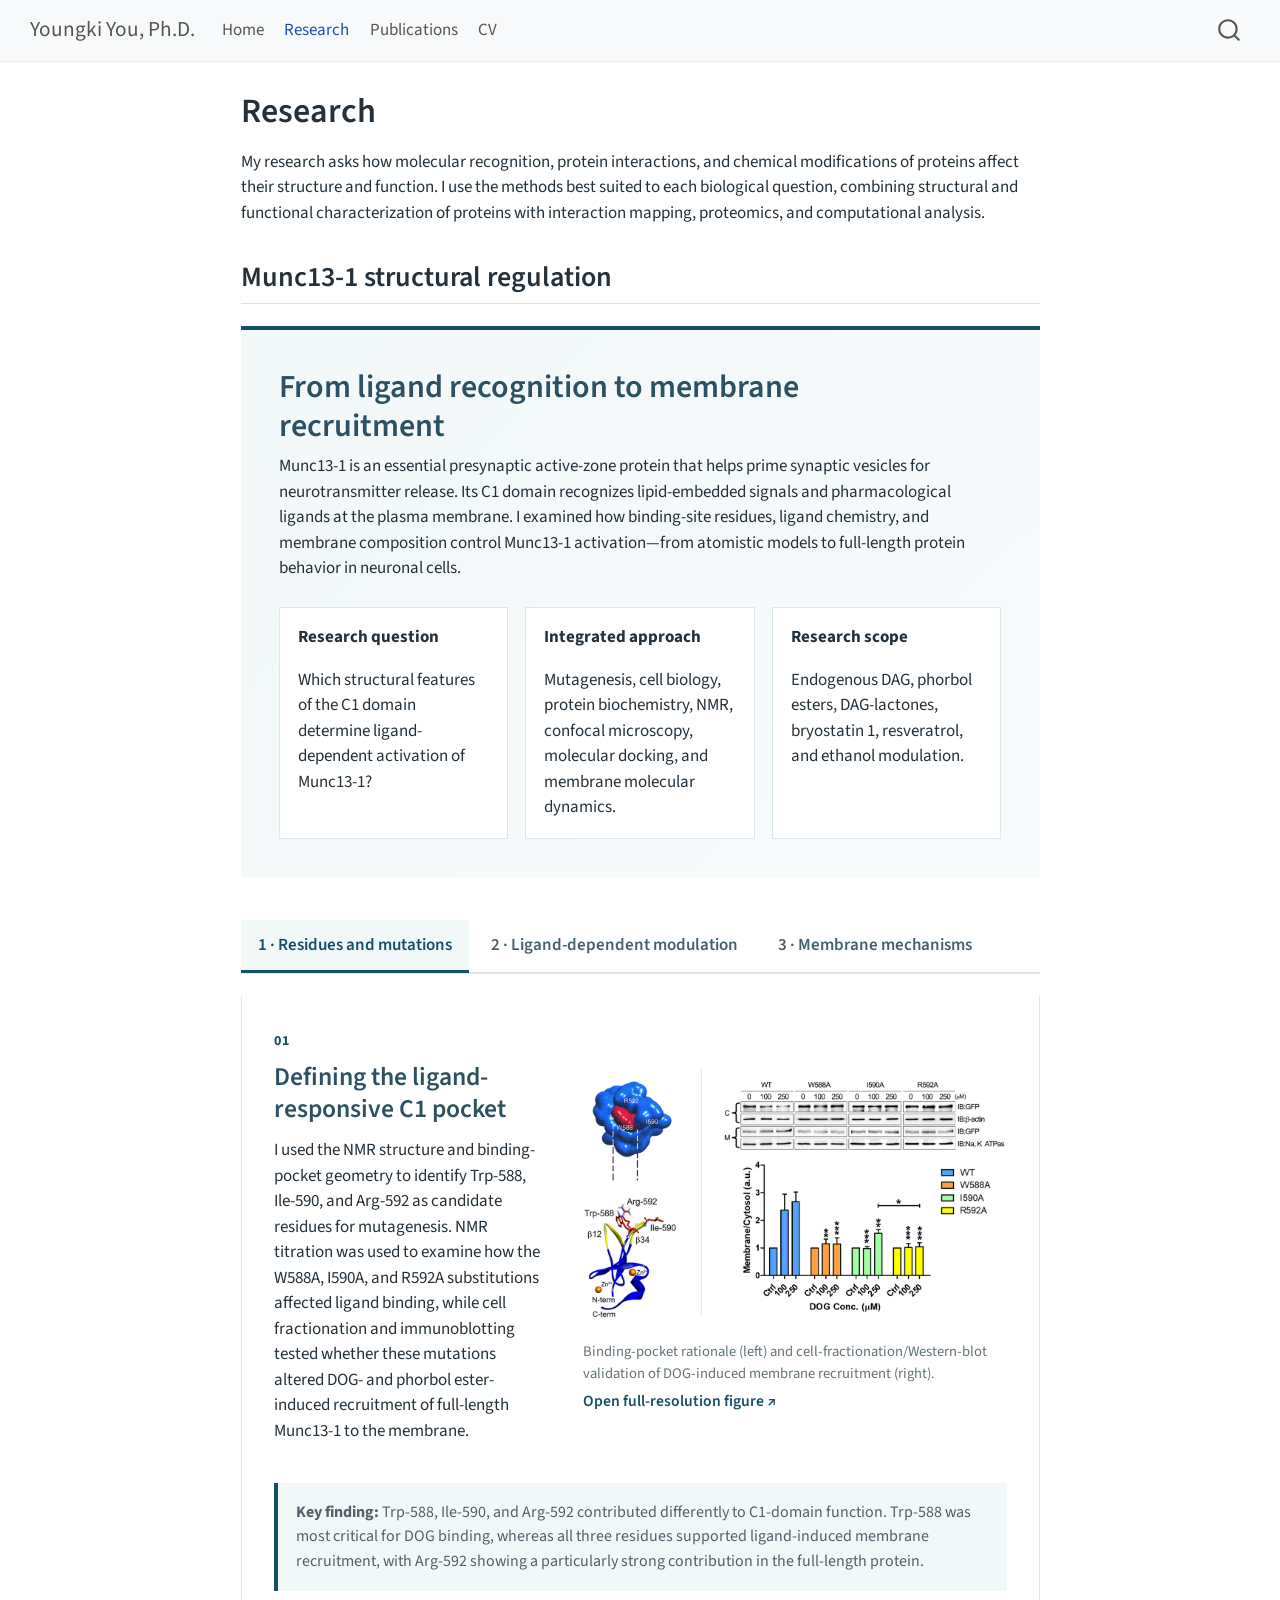
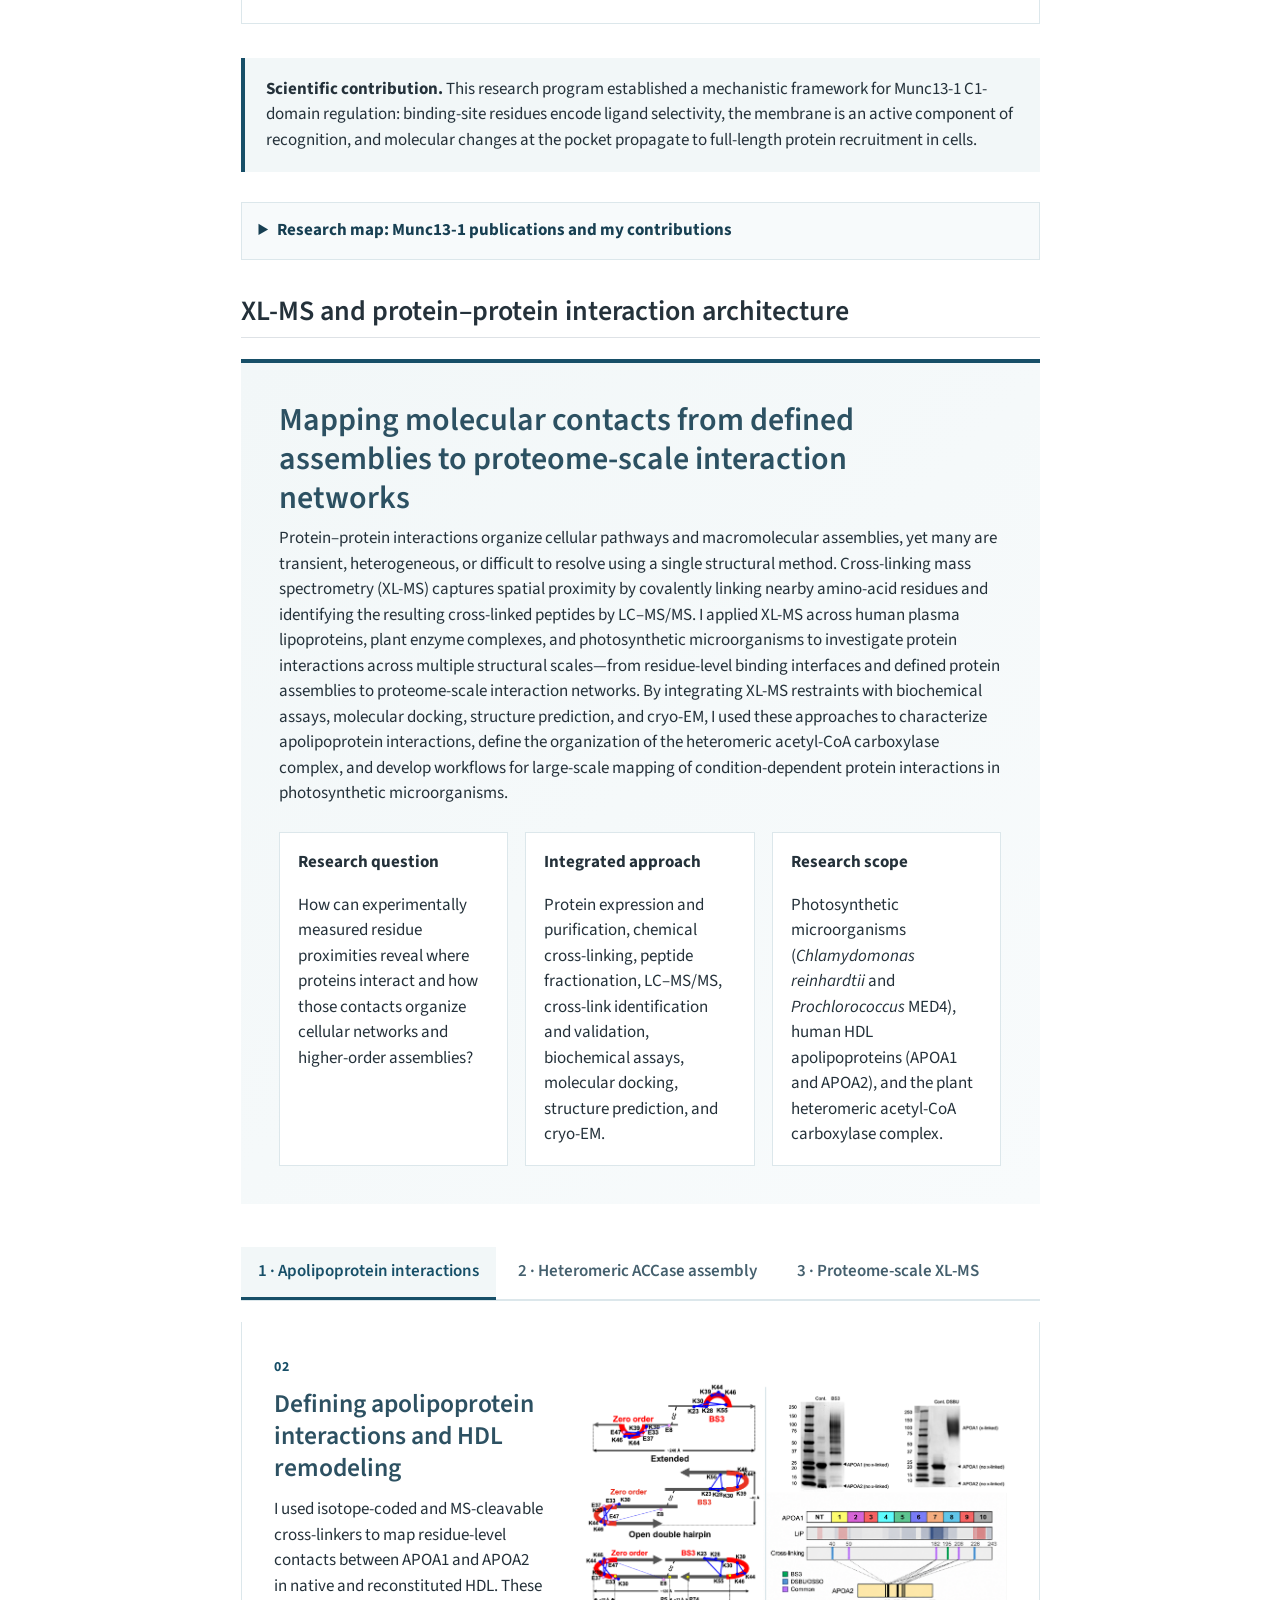
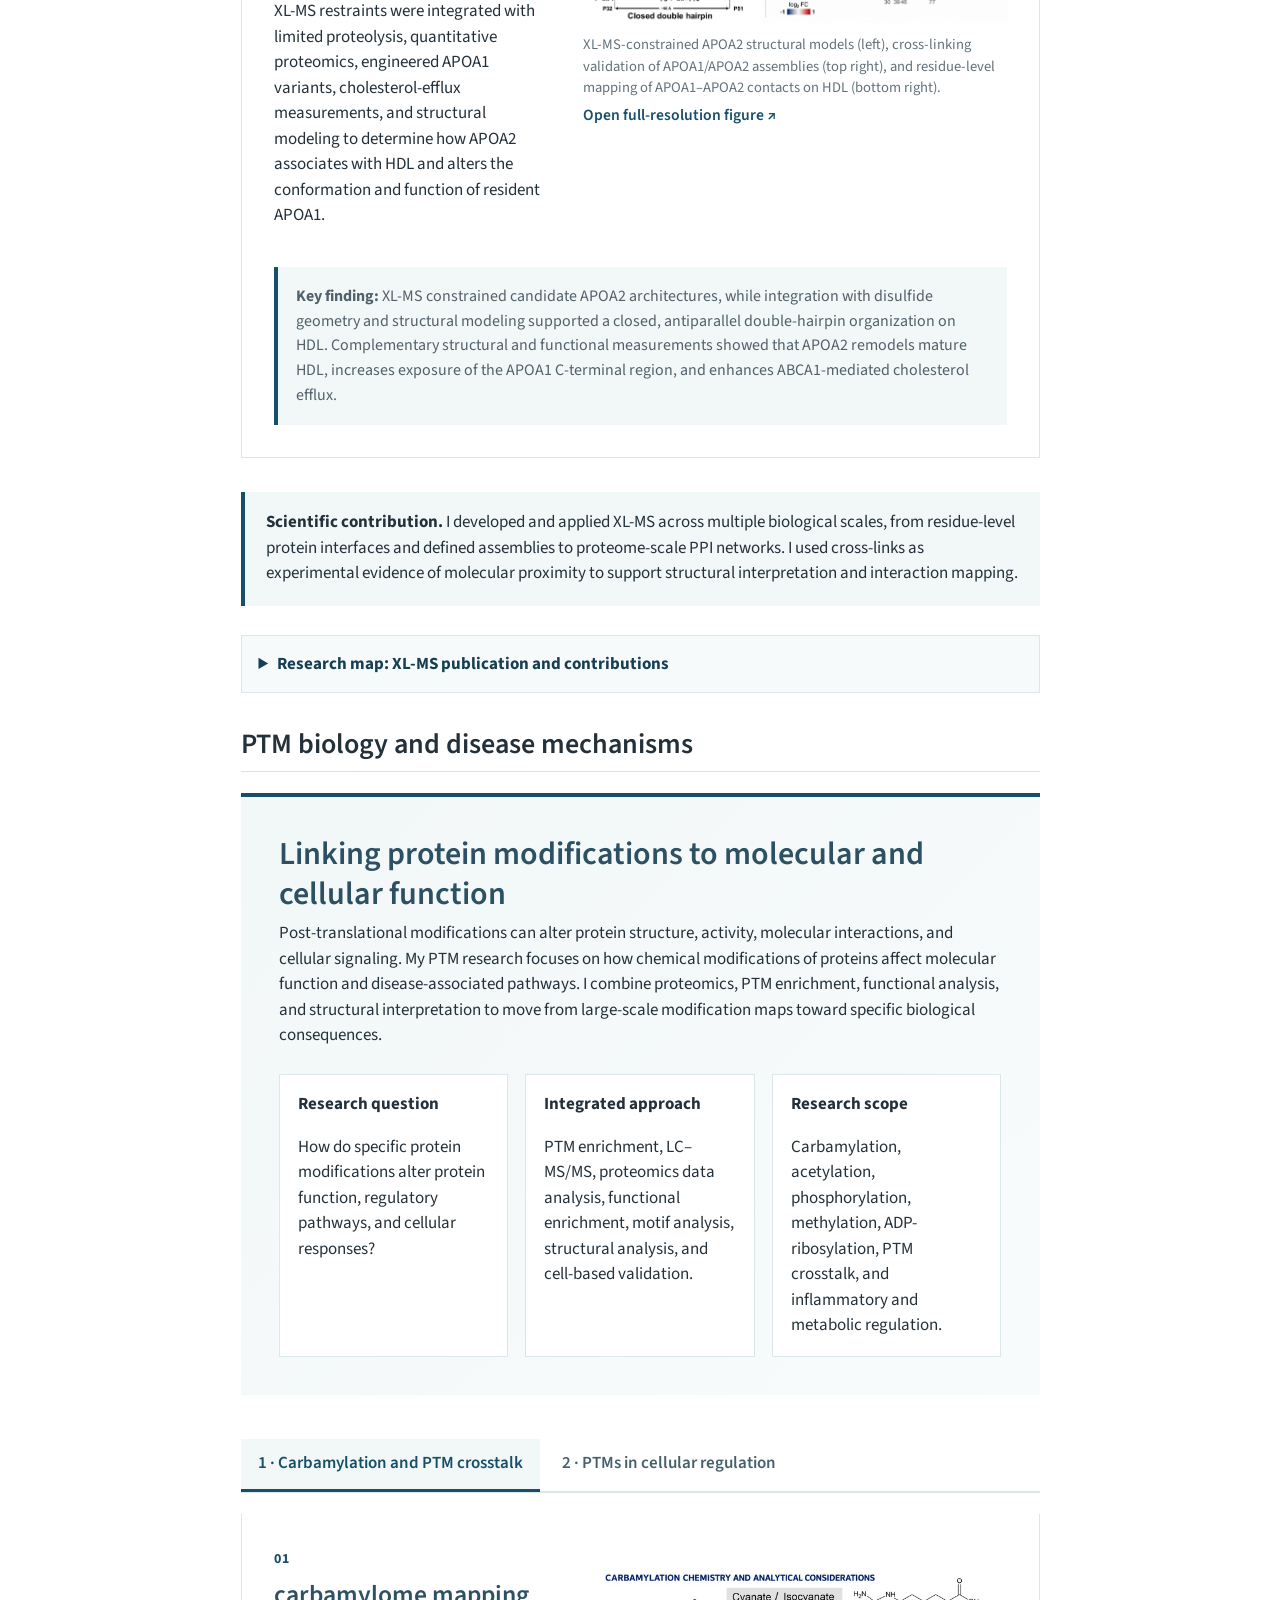
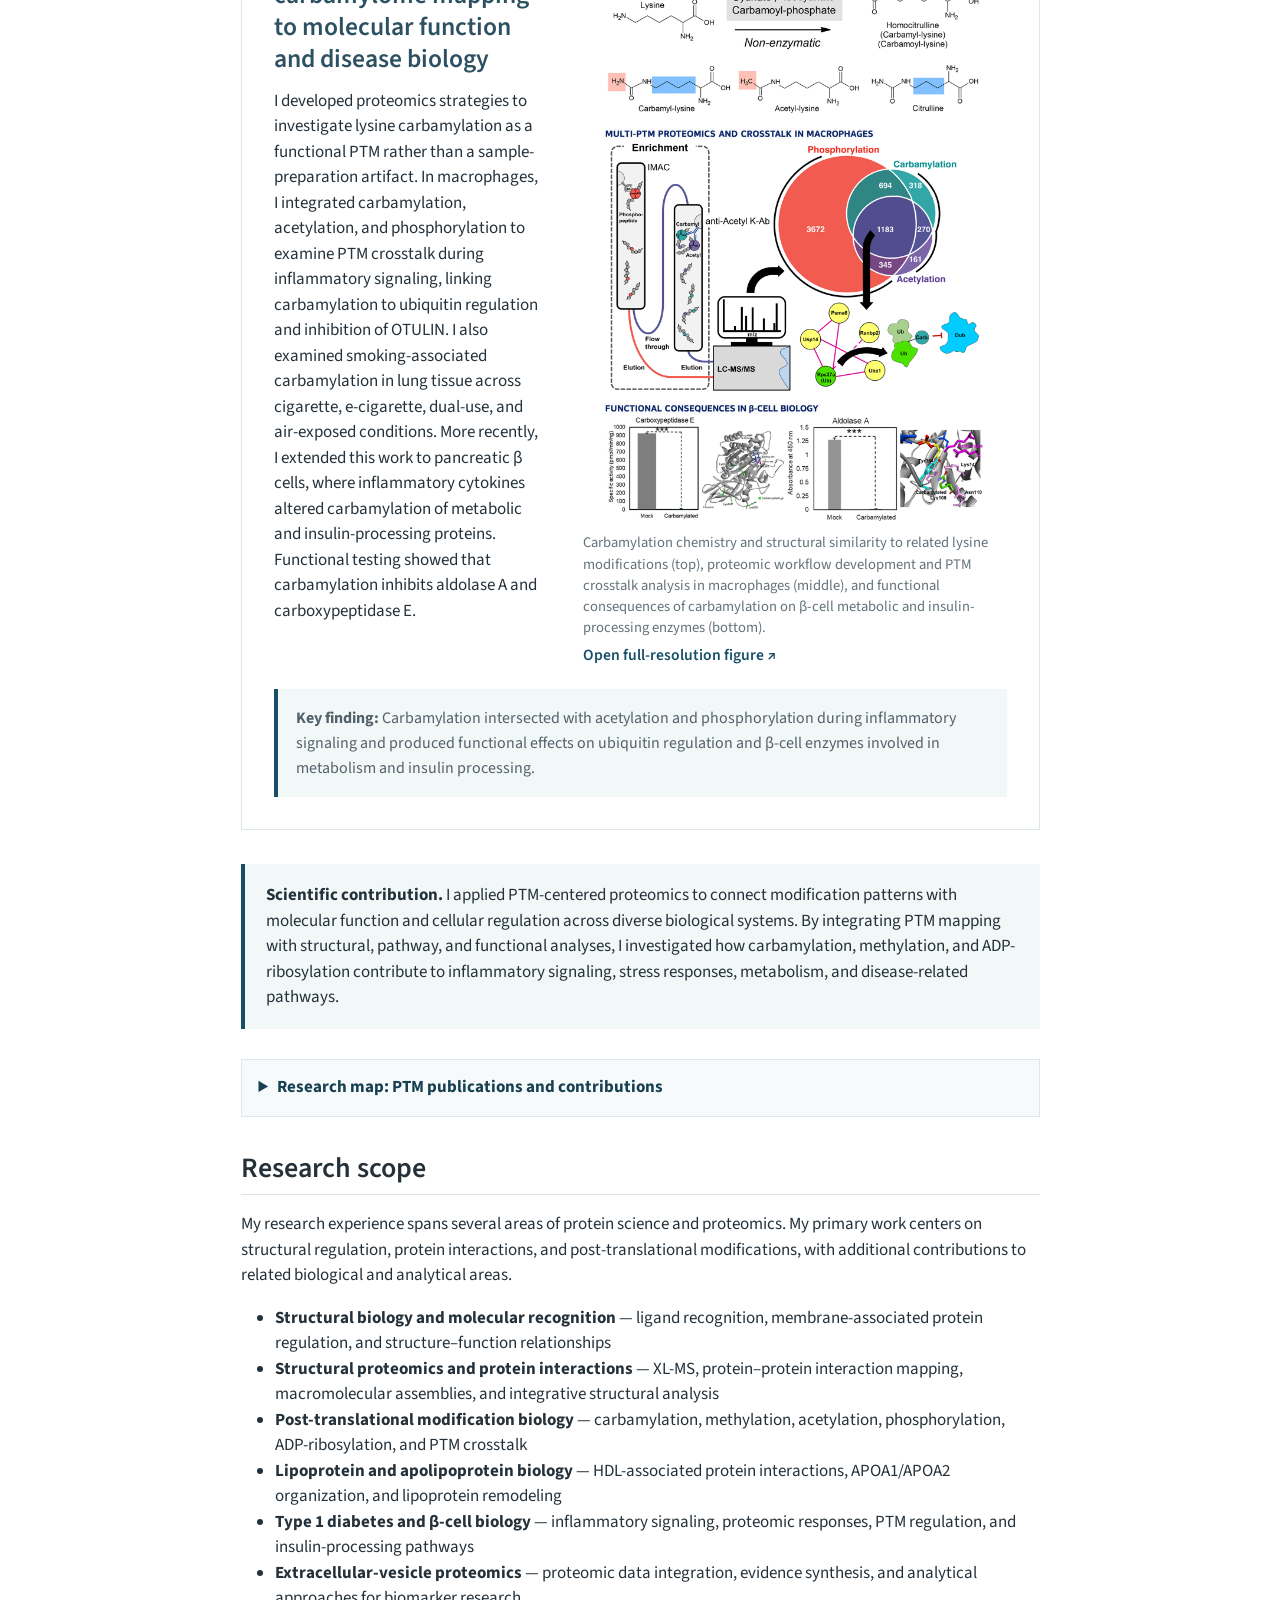
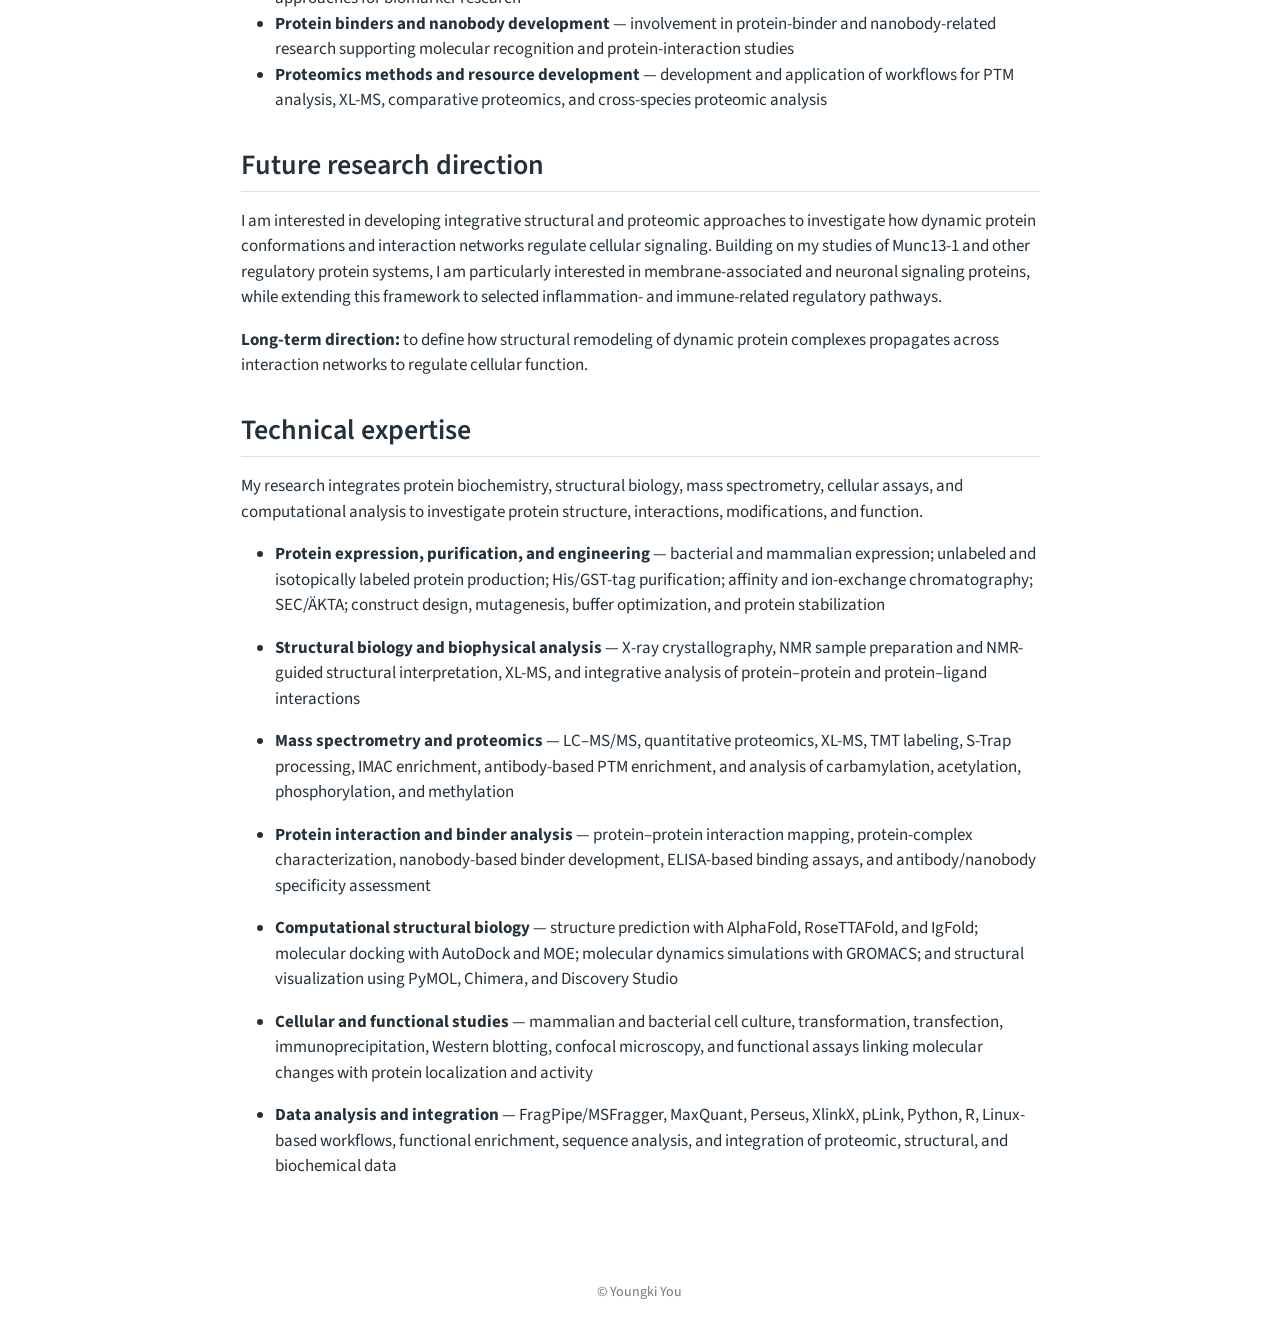
==== commit b10e3d71: "Standardize research tab styling" ====
--- a/docs/research.html
+++ b/docs/research.html
@@ -167,9 +167,9 @@
 </div>
 </div>
 </section>
-<div class="tabset-margin-container"></div><div class="panel-tabset munc13-tabs">
+<div class="tabset-margin-container"></div><div class="panel-tabset research-tabs">
 <ul class="nav nav-tabs" role="tablist"><li class="nav-item" role="presentation"><a class="nav-link active" id="tabset-1-1-tab" data-bs-toggle="tab" data-bs-target="#tabset-1-1" role="tab" aria-controls="tabset-1-1" aria-selected="true" href="">1 · Residues and mutations</a></li><li class="nav-item" role="presentation"><a class="nav-link" id="tabset-1-2-tab" data-bs-toggle="tab" data-bs-target="#tabset-1-2" role="tab" aria-controls="tabset-1-2" aria-selected="false" href="">2 · Ligand-dependent modulation</a></li><li class="nav-item" role="presentation"><a class="nav-link" id="tabset-1-3-tab" data-bs-toggle="tab" data-bs-target="#tabset-1-3" role="tab" aria-controls="tabset-1-3" aria-selected="false" href="">3 · Membrane mechanisms</a></li></ul>
-<div class="tab-content munc13-tabs">
+<div class="tab-content research-tabs">
 <div id="tabset-1-1" class="tab-pane active" role="tabpanel" aria-labelledby="tabset-1-1-tab">
 <div class="research-slide">
 <div class="research-slide-main">
@@ -333,9 +333,9 @@
 </div>
 </div>
 </section>
-<div class="tabset-margin-container"></div><div class="panel-tabset xlms-tabs">
+<div class="tabset-margin-container"></div><div class="panel-tabset research-tabs">
 <ul class="nav nav-tabs" role="tablist"><li class="nav-item" role="presentation"><a class="nav-link active" id="tabset-2-1-tab" data-bs-toggle="tab" data-bs-target="#tabset-2-1" role="tab" aria-controls="tabset-2-1" aria-selected="true" href="">1 · Apolipoprotein interactions</a></li><li class="nav-item" role="presentation"><a class="nav-link" id="tabset-2-2-tab" data-bs-toggle="tab" data-bs-target="#tabset-2-2" role="tab" aria-controls="tabset-2-2" aria-selected="false" href="">2 · Heteromeric ACCase assembly</a></li><li class="nav-item" role="presentation"><a class="nav-link" id="tabset-2-3-tab" data-bs-toggle="tab" data-bs-target="#tabset-2-3" role="tab" aria-controls="tabset-2-3" aria-selected="false" href="">3 · Proteome-scale XL-MS</a></li></ul>
-<div class="tab-content xlms-tabs">
+<div class="tab-content research-tabs">
 <div id="tabset-2-1" class="tab-pane active" role="tabpanel" aria-labelledby="tabset-2-1-tab">
 <div class="research-slide">
 <div class="research-slide-main">
@@ -479,9 +479,9 @@
 </div>
 </div>
 </section>
-<div class="tabset-margin-container"></div><div class="panel-tabset ptm-tabs">
+<div class="tabset-margin-container"></div><div class="panel-tabset research-tabs">
 <ul class="nav nav-tabs" role="tablist"><li class="nav-item" role="presentation"><a class="nav-link active" id="tabset-3-1-tab" data-bs-toggle="tab" data-bs-target="#tabset-3-1" role="tab" aria-controls="tabset-3-1" aria-selected="true" href="">1 · Carbamylation and PTM crosstalk</a></li><li class="nav-item" role="presentation"><a class="nav-link" id="tabset-3-2-tab" data-bs-toggle="tab" data-bs-target="#tabset-3-2" role="tab" aria-controls="tabset-3-2" aria-selected="false" href="">2 · PTMs in cellular regulation</a></li></ul>
-<div class="tab-content ptm-tabs">
+<div class="tab-content research-tabs">
 <div id="tabset-3-1" class="tab-pane active" role="tabpanel" aria-labelledby="tabset-3-1-tab">
 <div class="research-slide">
 <div class="research-slide-main">
--- a/docs/styles.css
+++ b/docs/styles.css
@@ -39,14 +39,14 @@
 
 .research-fact p:last-child { margin-bottom: 0; }
 
-.munc13-tabs { margin: 1.25rem 0 2rem; }
-
-.munc13-tabs .nav-tabs {
+.research-tabs { margin: 1.25rem 0 2rem; }
+
+.research-tabs .nav-tabs {
   gap: .35rem;
   border-bottom: 2px solid #dce7eb;
 }
 
-.munc13-tabs .nav-link {
+.research-tabs .nav-link {
   padding: .72rem 1rem;
   color: #45606e;
   border: 0;
@@ -54,15 +54,15 @@
   font-weight: 600;
 }
 
-.munc13-tabs .nav-link:hover { color: var(--site-accent); }
-
-.munc13-tabs .nav-link.active {
+.research-tabs .nav-link:hover { color: var(--site-accent); }
+
+.research-tabs .nav-link.active {
   color: var(--site-accent);
   background: #f2f7f8;
   border-bottom-color: var(--site-accent);
 }
 
-.munc13-tabs .tab-content {
+.research-tabs .tab-content {
   padding: clamp(1.1rem, 2.5vw, 2rem);
   background: #fff;
   border: 1px solid #dce7eb;
@@ -234,8 +234,8 @@
 
 @media (max-width: 767px) {
   .research-facts { grid-template-columns: 1fr; }
-  .munc13-tabs .nav-tabs { gap: 0; }
-  .munc13-tabs .nav-link { padding: .65rem .7rem; font-size: .88rem; }
+  .research-tabs .nav-tabs { gap: 0; }
+  .research-tabs .nav-link { padding: .65rem .7rem; font-size: .88rem; }
   .research-slide-main { grid-template-columns: 1fr; }
   .research-slide-figure { order: 2; }
   .research-slide-figure img,
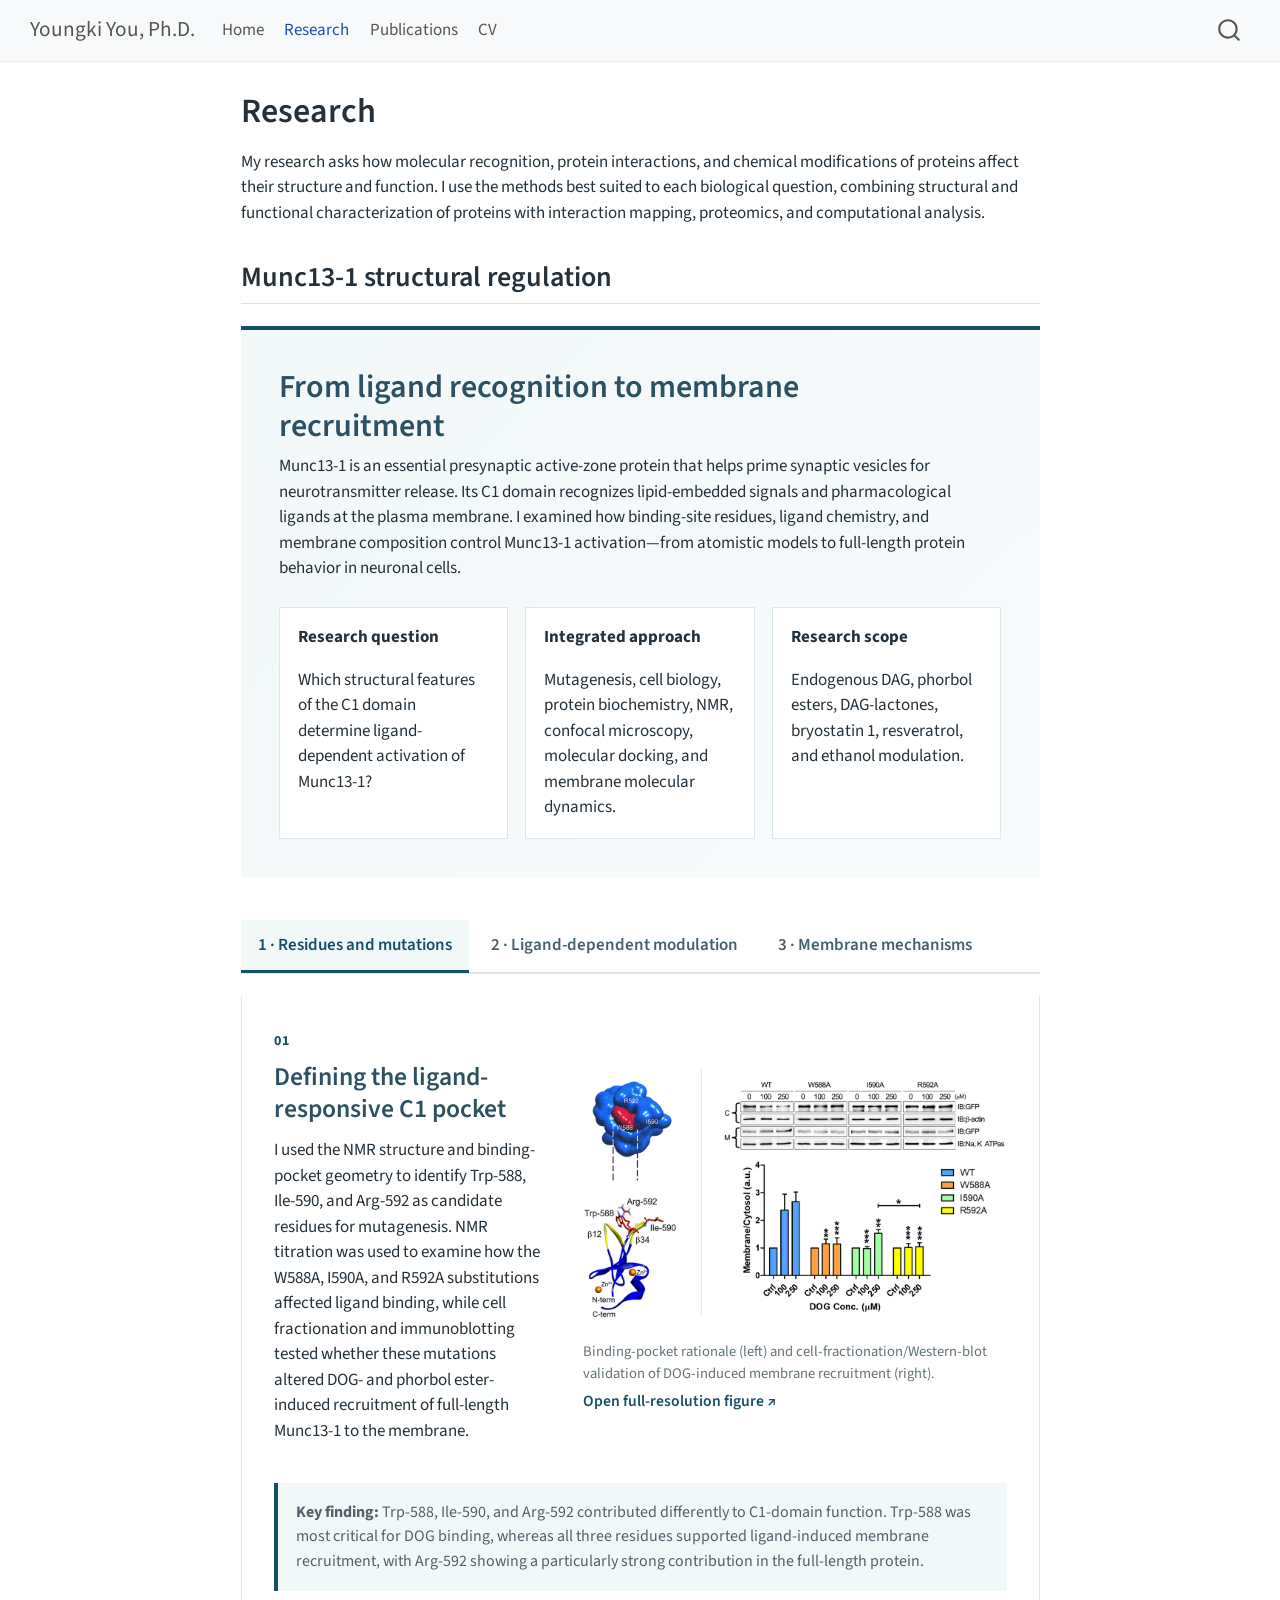
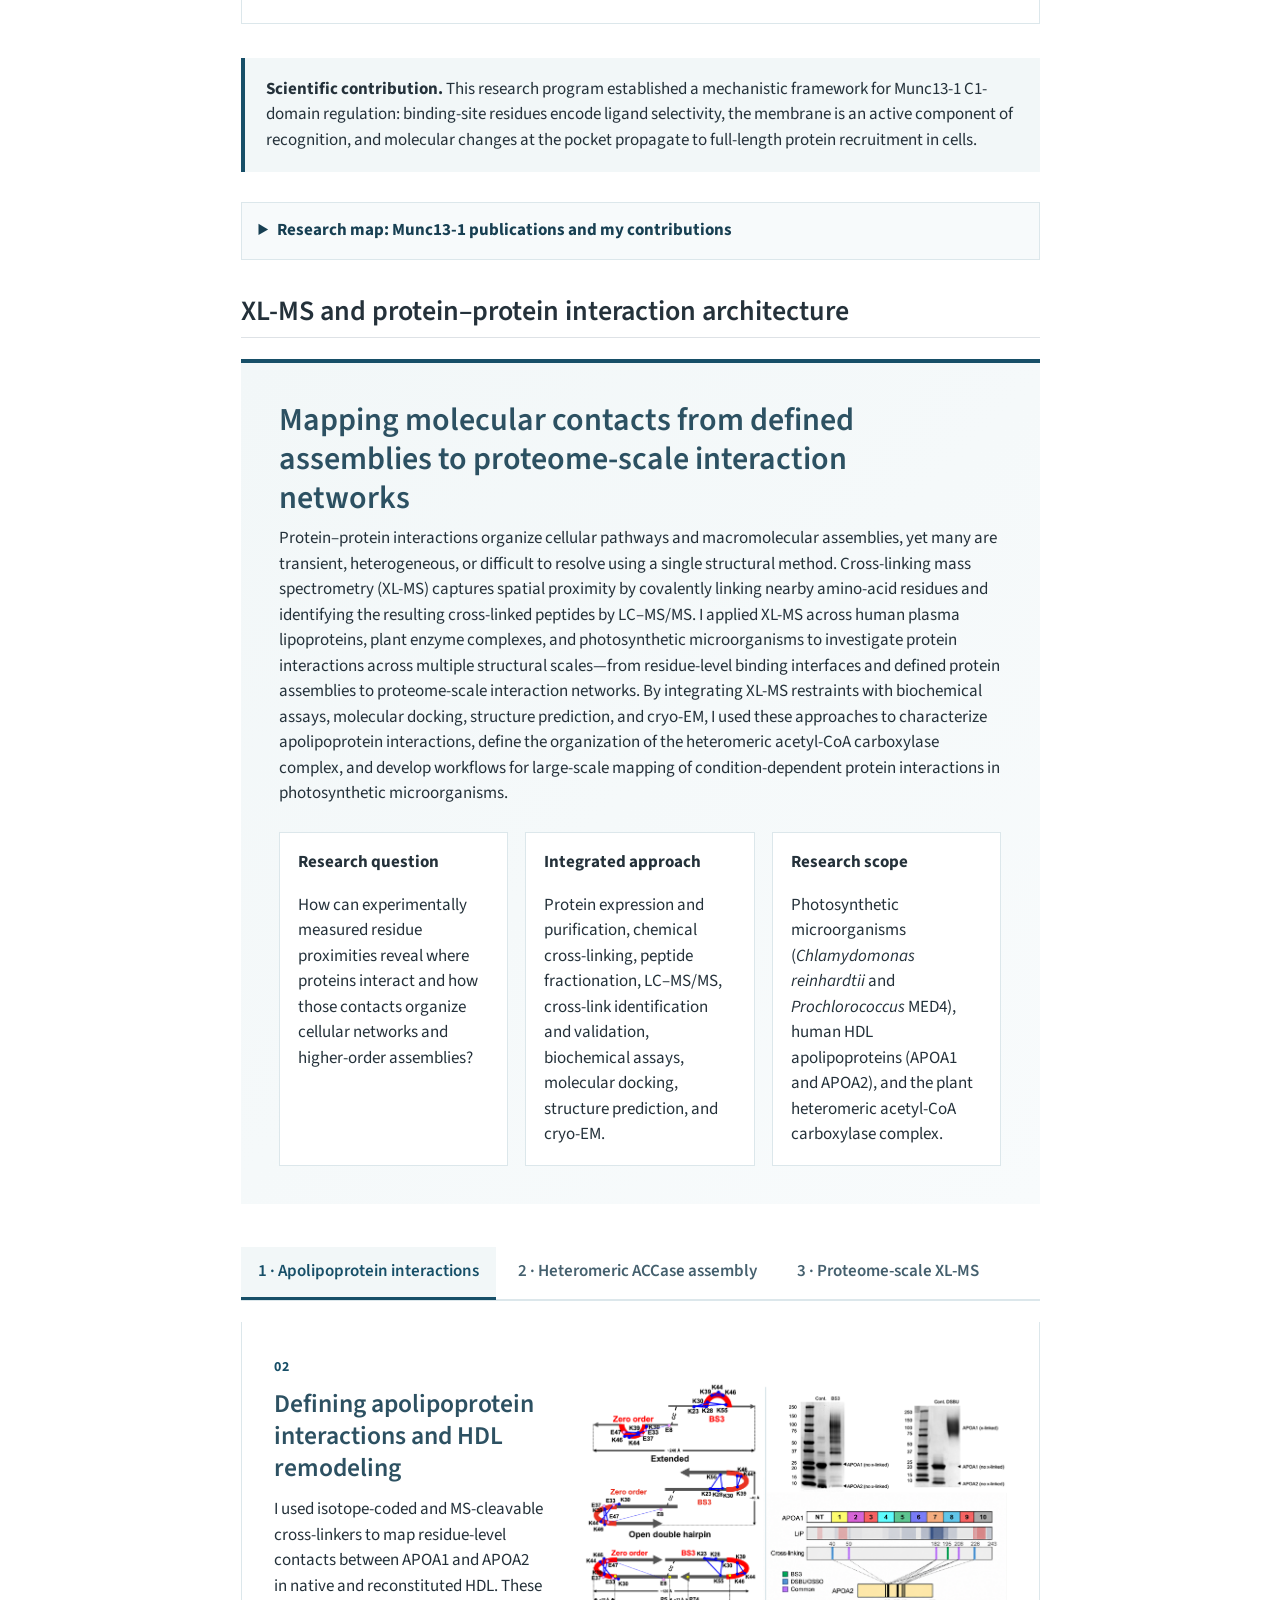
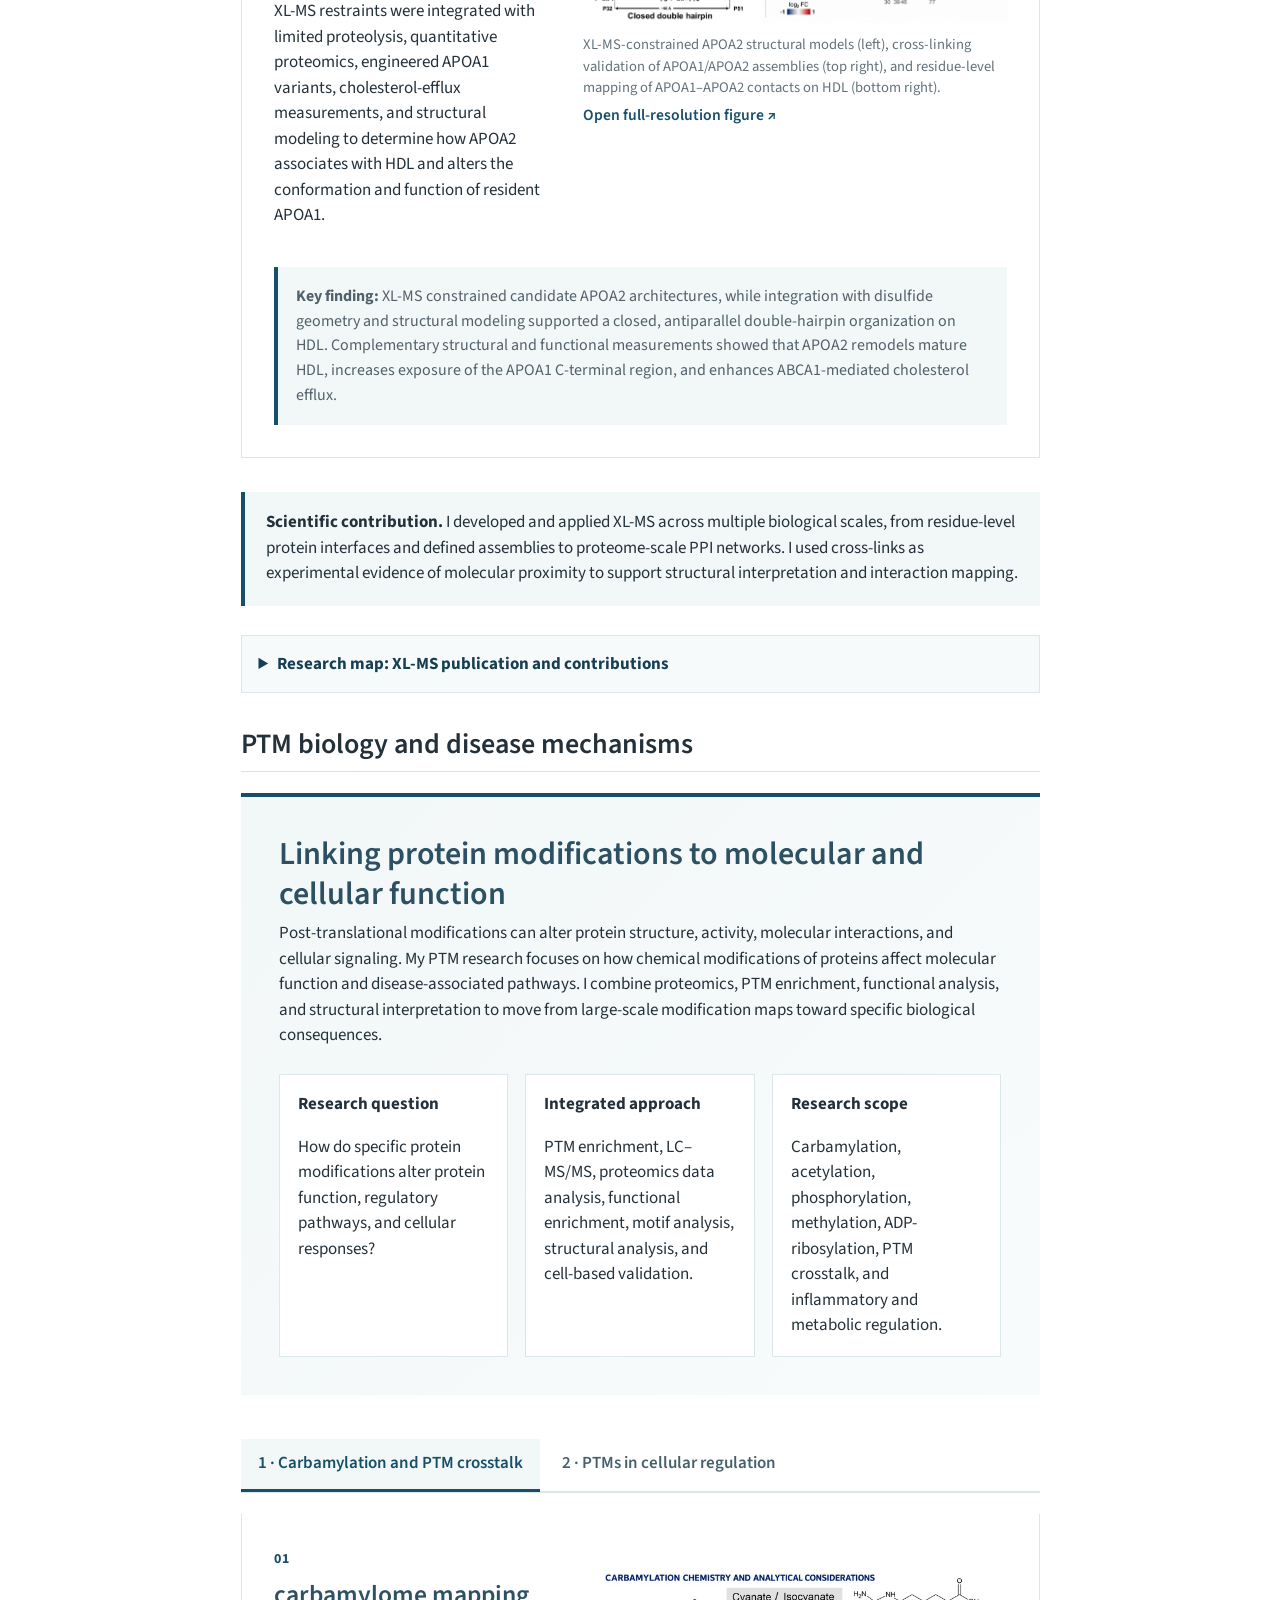
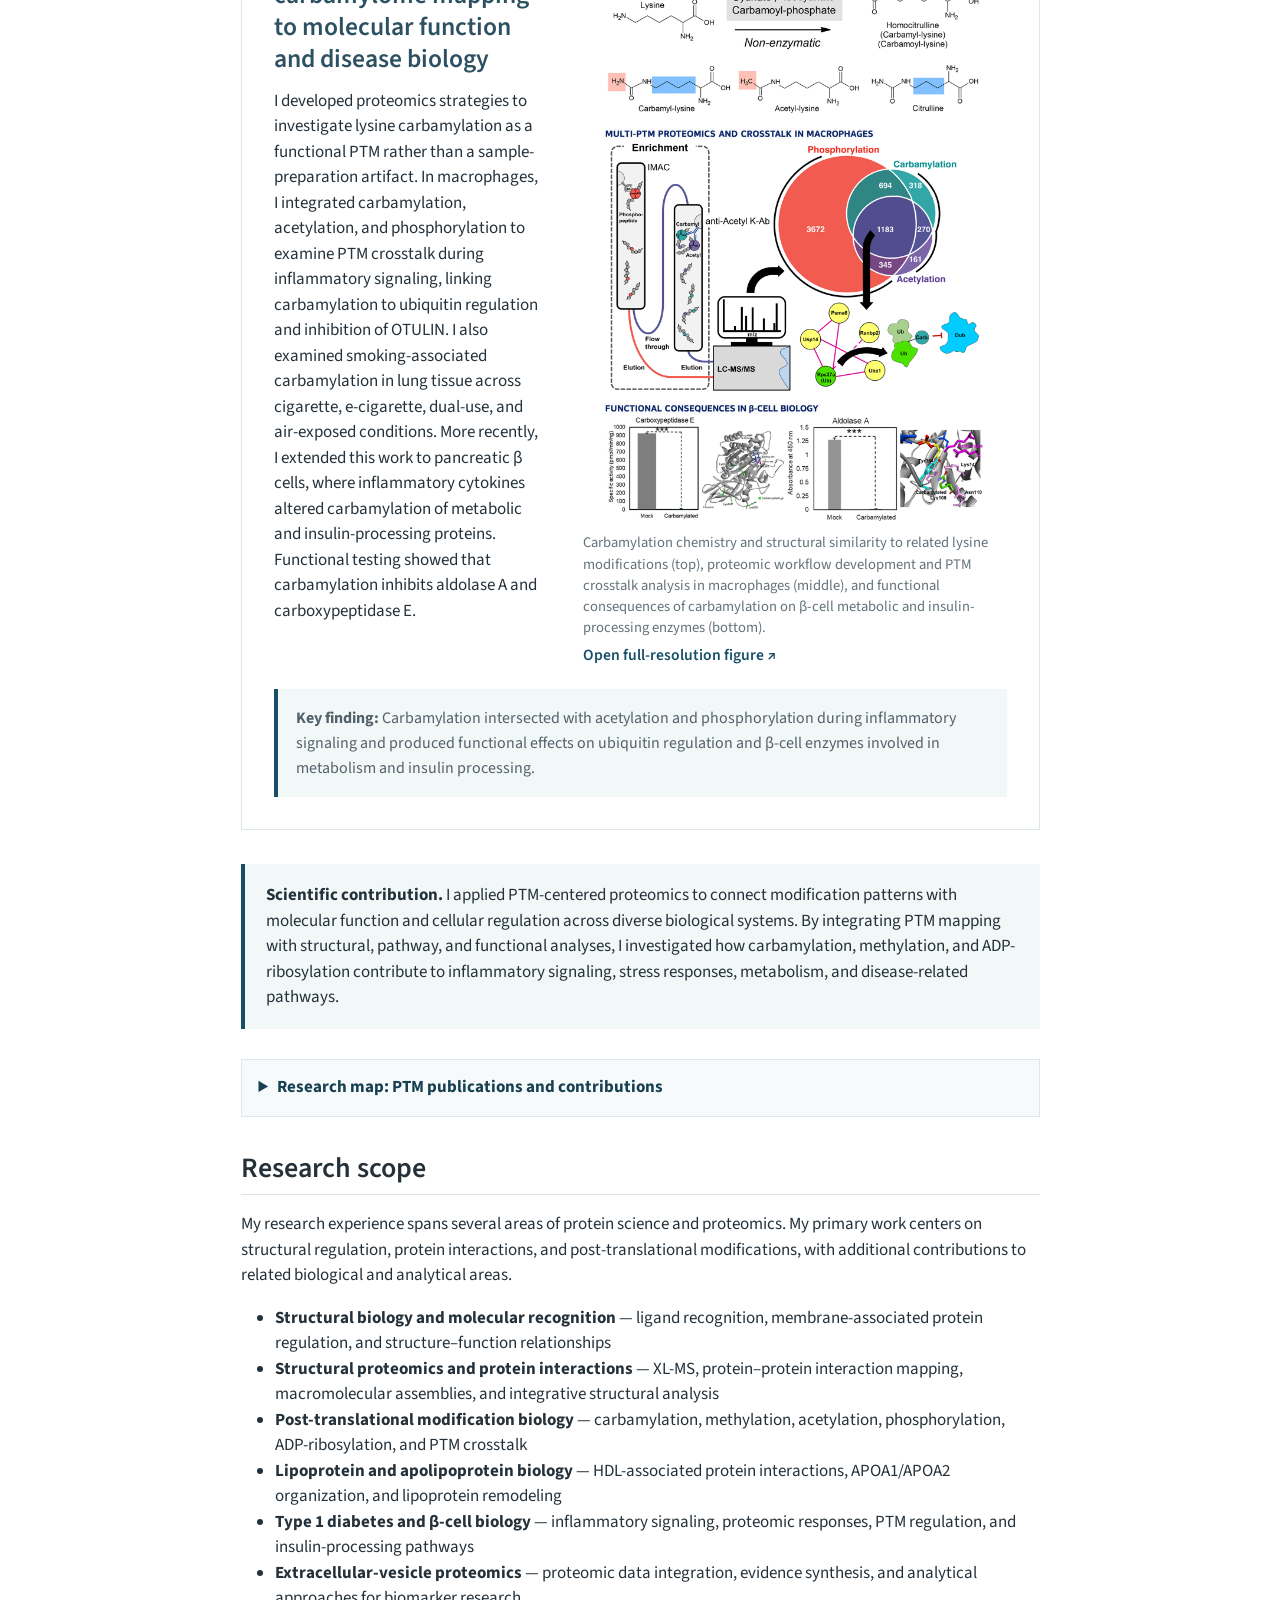
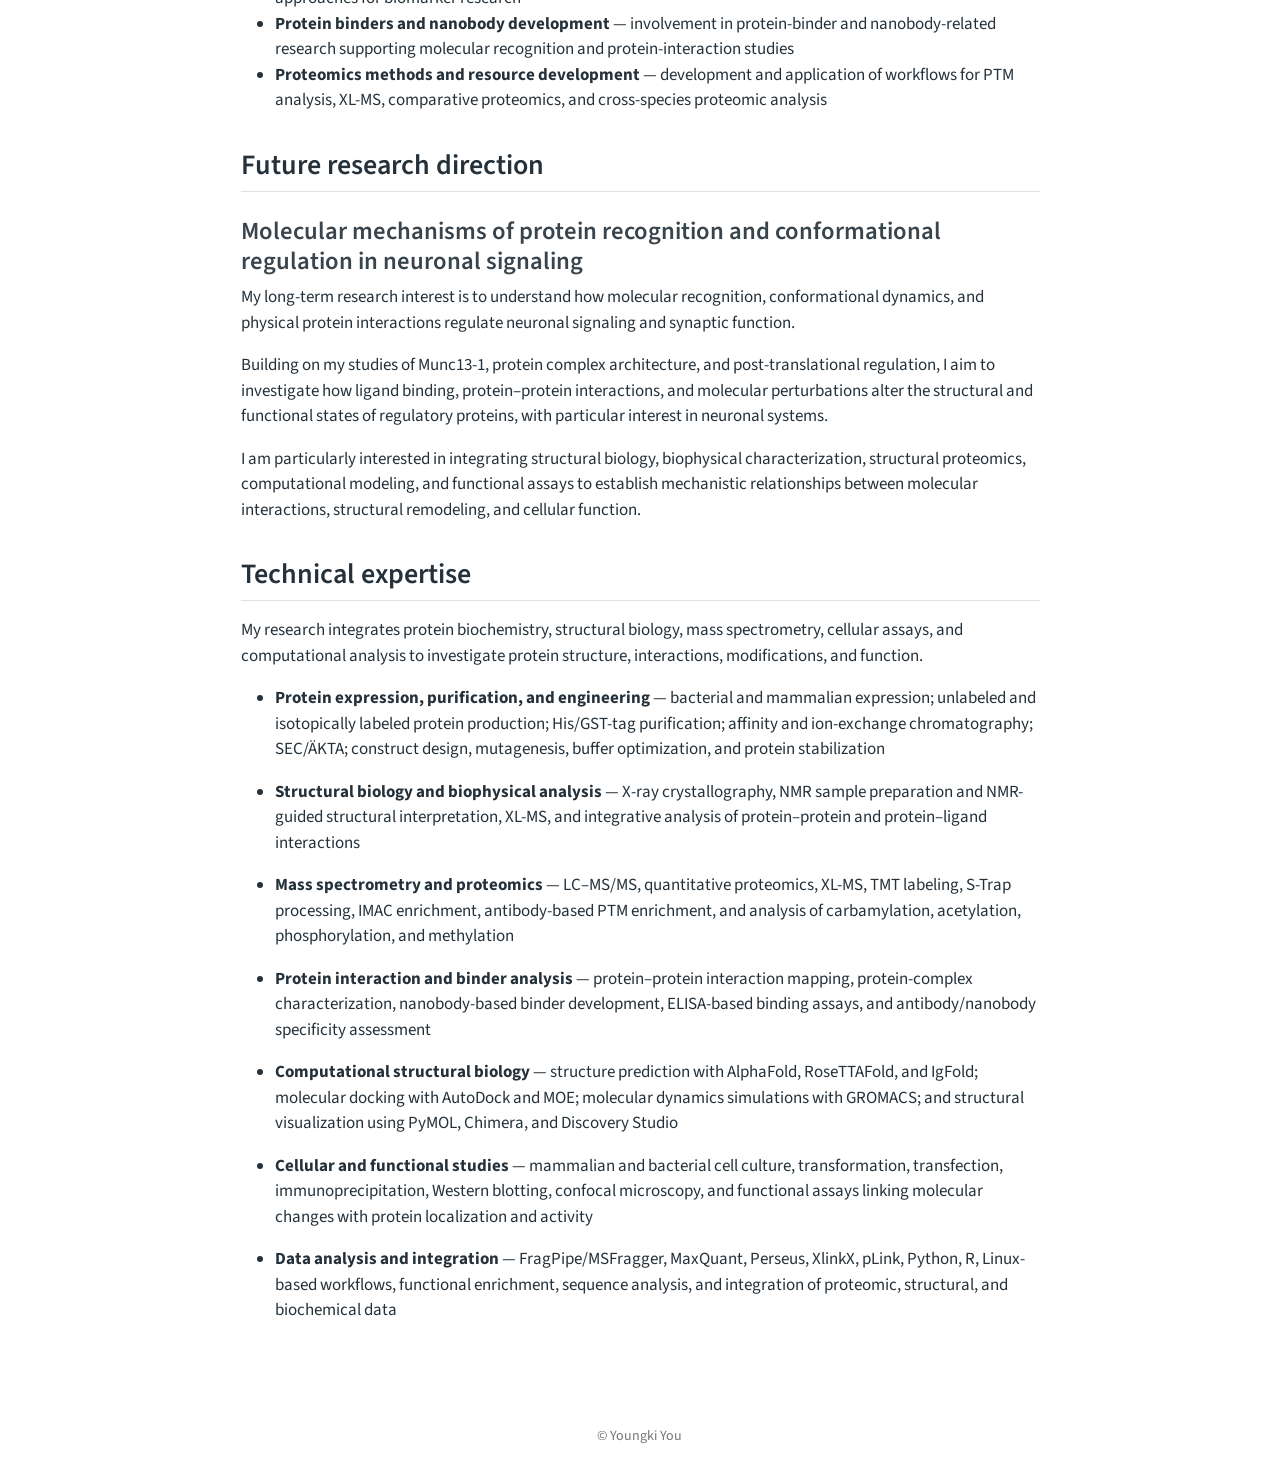
==== commit 195ed960: "Update future research direction" ====
--- a/docs/research.html
+++ b/docs/research.html
@@ -599,8 +599,12 @@
 </section>
 <section id="future-research-direction" class="level2">
 <h2 class="anchored" data-anchor-id="future-research-direction">Future research direction</h2>
-<p>I am interested in developing integrative structural and proteomic approaches to investigate how dynamic protein conformations and interaction networks regulate cellular signaling. Building on my studies of Munc13-1 and other regulatory protein systems, I am particularly interested in membrane-associated and neuronal signaling proteins, while extending this framework to selected inflammation- and immune-related regulatory pathways.</p>
-<p><strong>Long-term direction:</strong> to define how structural remodeling of dynamic protein complexes propagates across interaction networks to regulate cellular function.</p>
+<section id="molecular-mechanisms-of-protein-recognition-and-conformational-regulation-in-neuronal-signaling" class="level3">
+<h3 class="anchored" data-anchor-id="molecular-mechanisms-of-protein-recognition-and-conformational-regulation-in-neuronal-signaling">Molecular mechanisms of protein recognition and conformational regulation in neuronal signaling</h3>
+<p>My long-term research interest is to understand how molecular recognition, conformational dynamics, and physical protein interactions regulate neuronal signaling and synaptic function.</p>
+<p>Building on my studies of Munc13-1, protein complex architecture, and post-translational regulation, I aim to investigate how ligand binding, protein–protein interactions, and molecular perturbations alter the structural and functional states of regulatory proteins, with particular interest in neuronal systems.</p>
+<p>I am particularly interested in integrating structural biology, biophysical characterization, structural proteomics, computational modeling, and functional assays to establish mechanistic relationships between molecular interactions, structural remodeling, and cellular function.</p>
+</section>
 </section>
 <section id="technical-expertise" class="level2">
 <h2 class="anchored" data-anchor-id="technical-expertise">Technical expertise</h2>
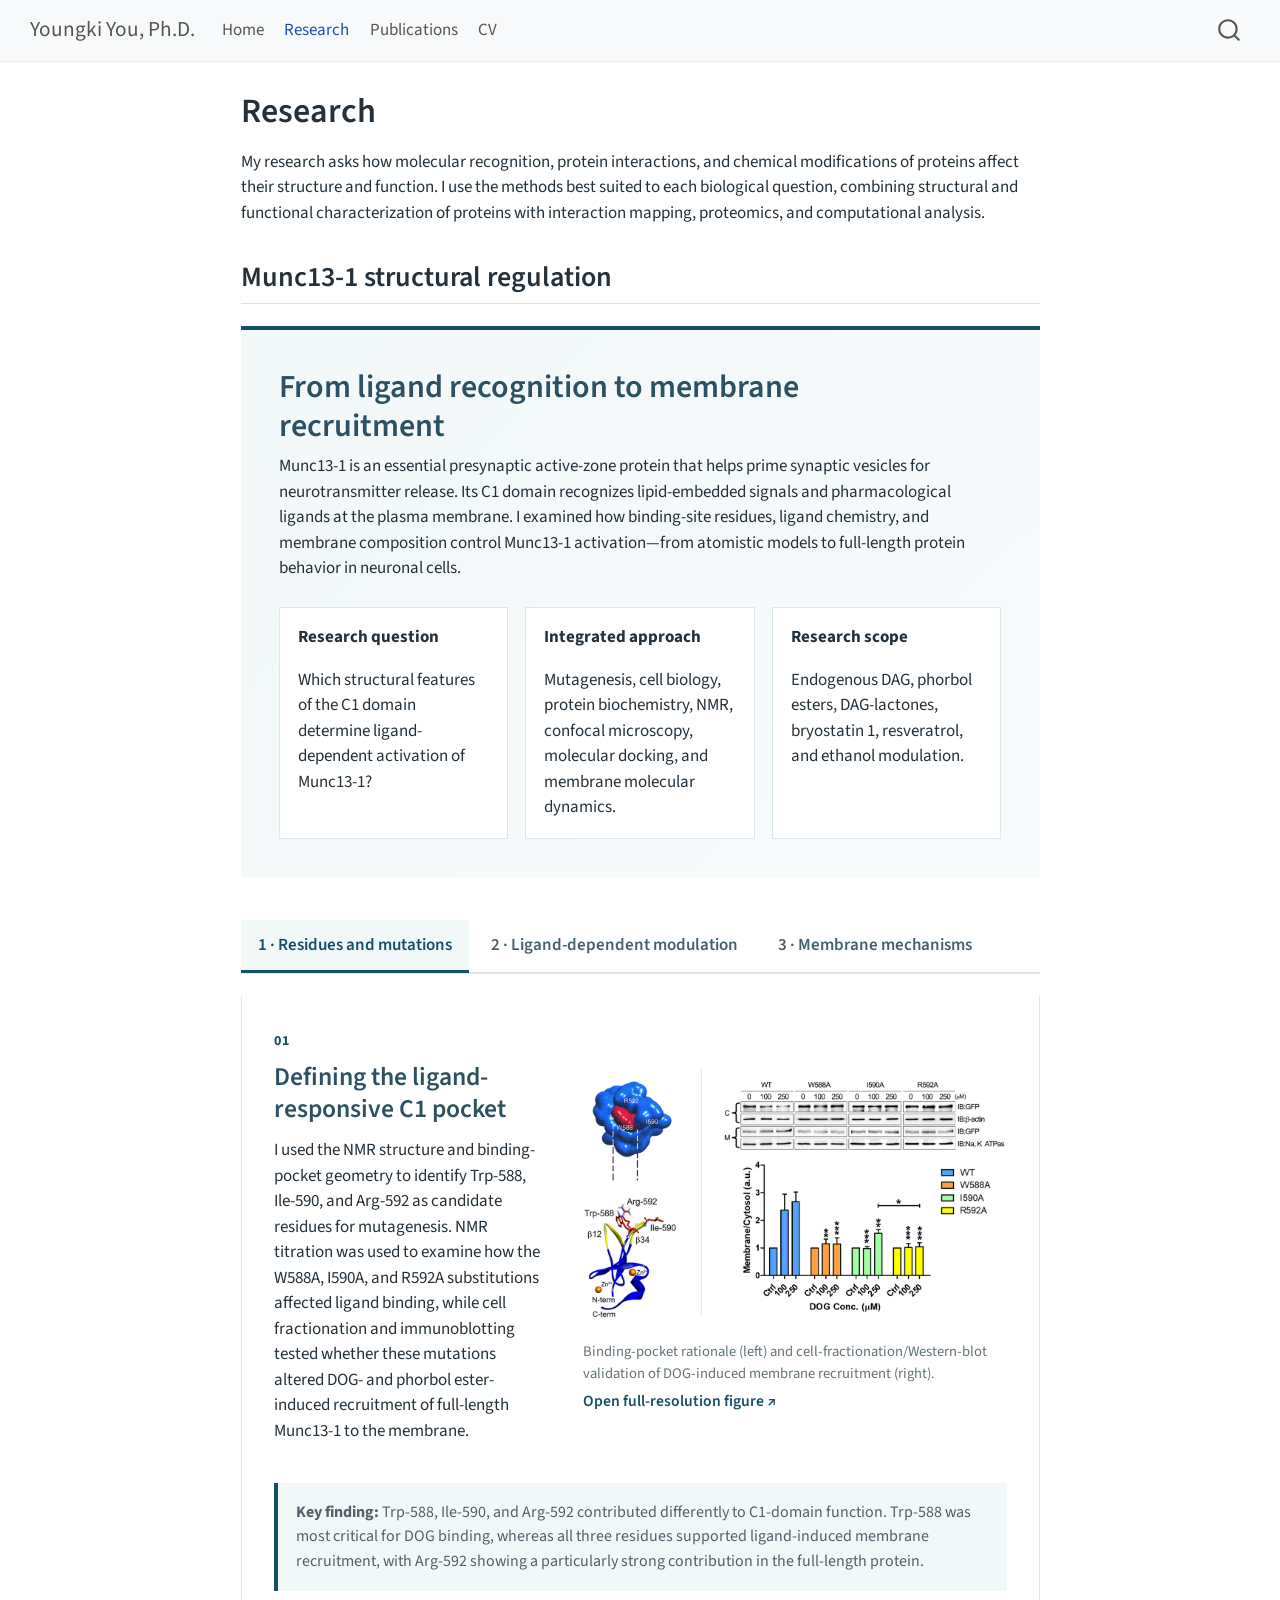
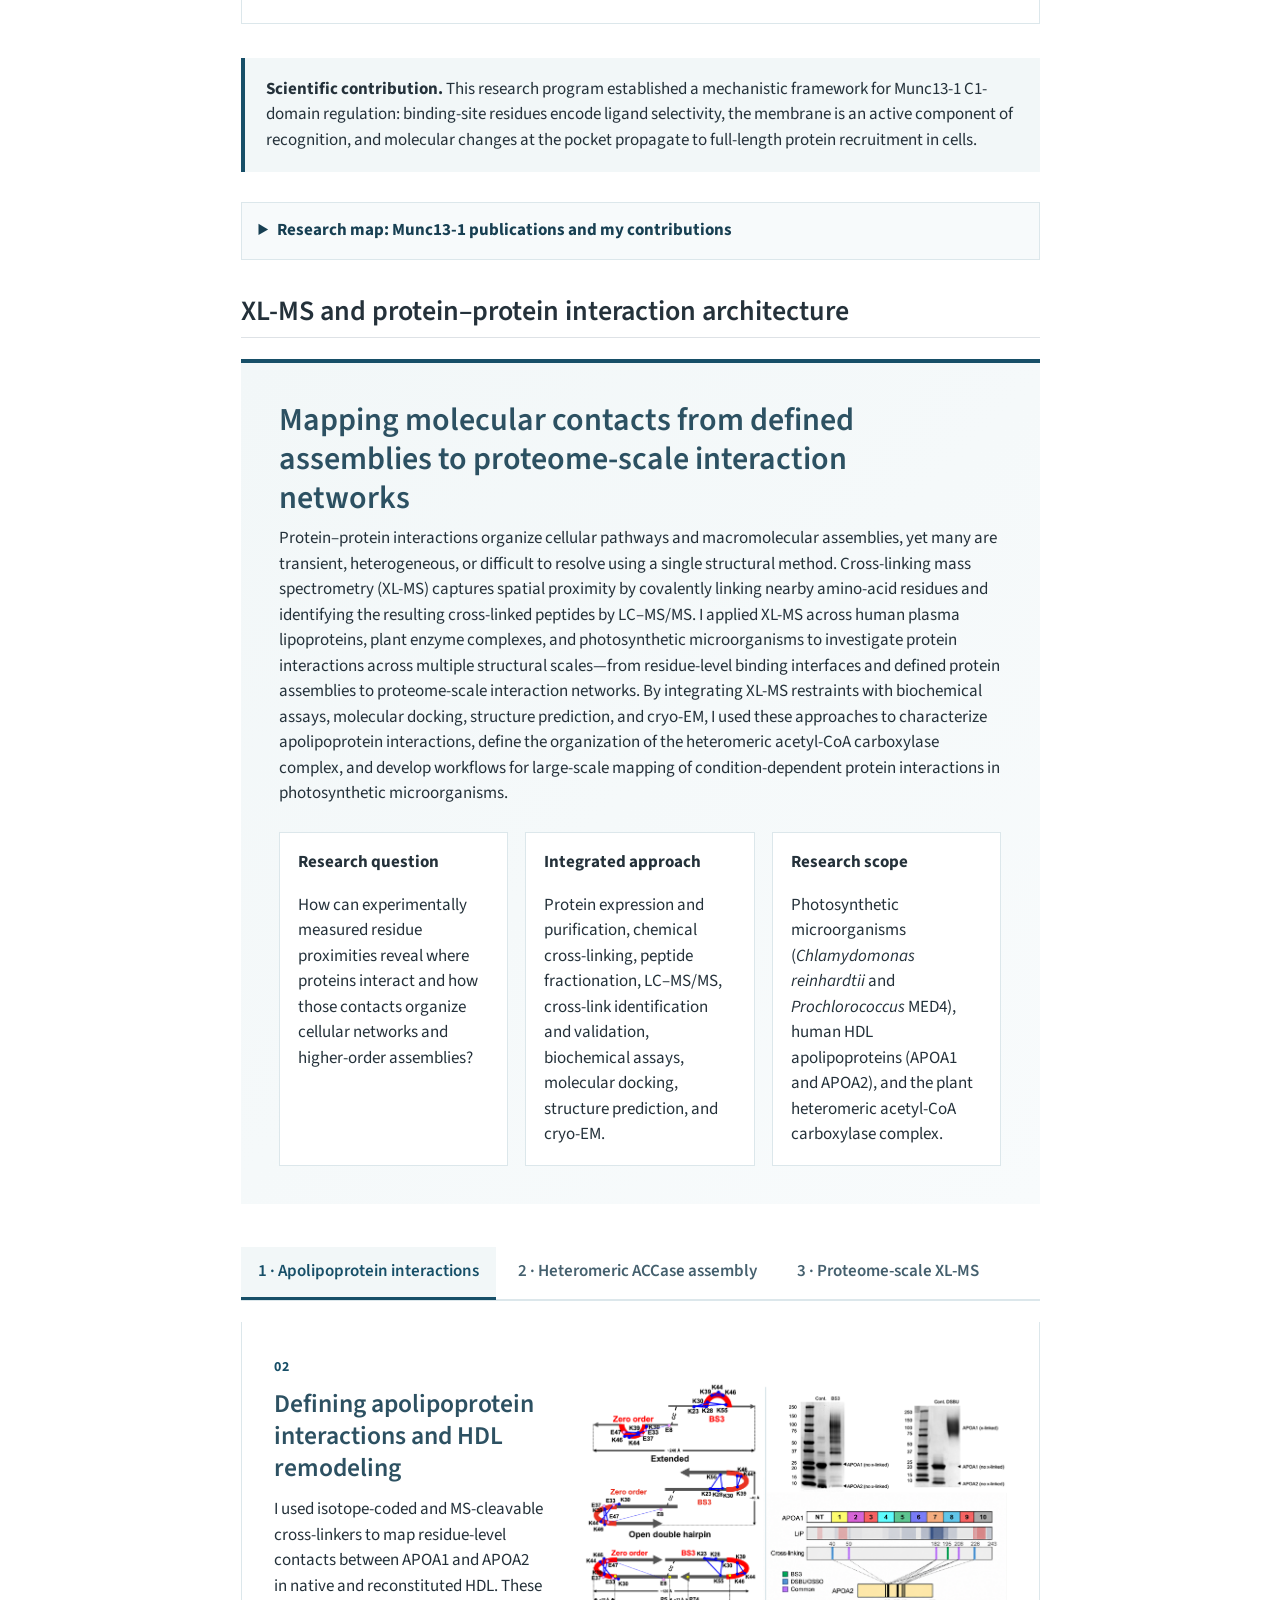
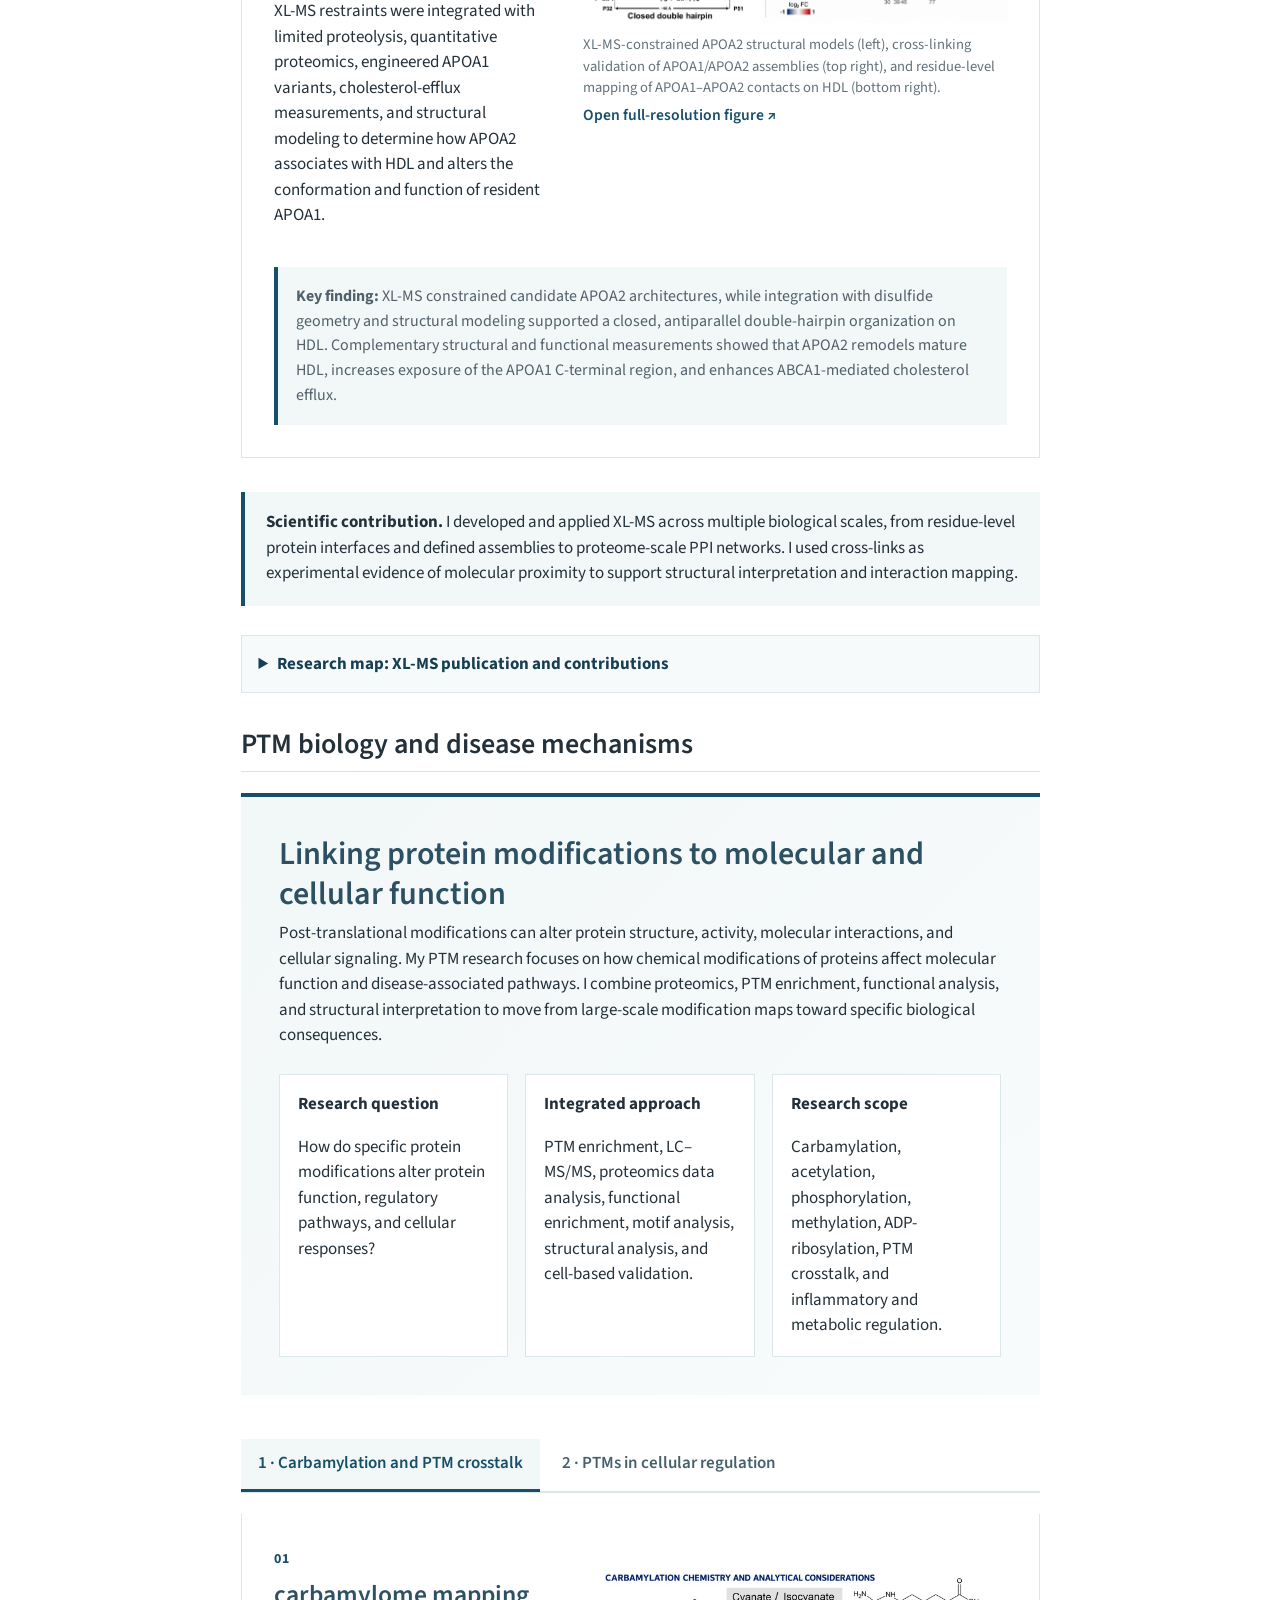
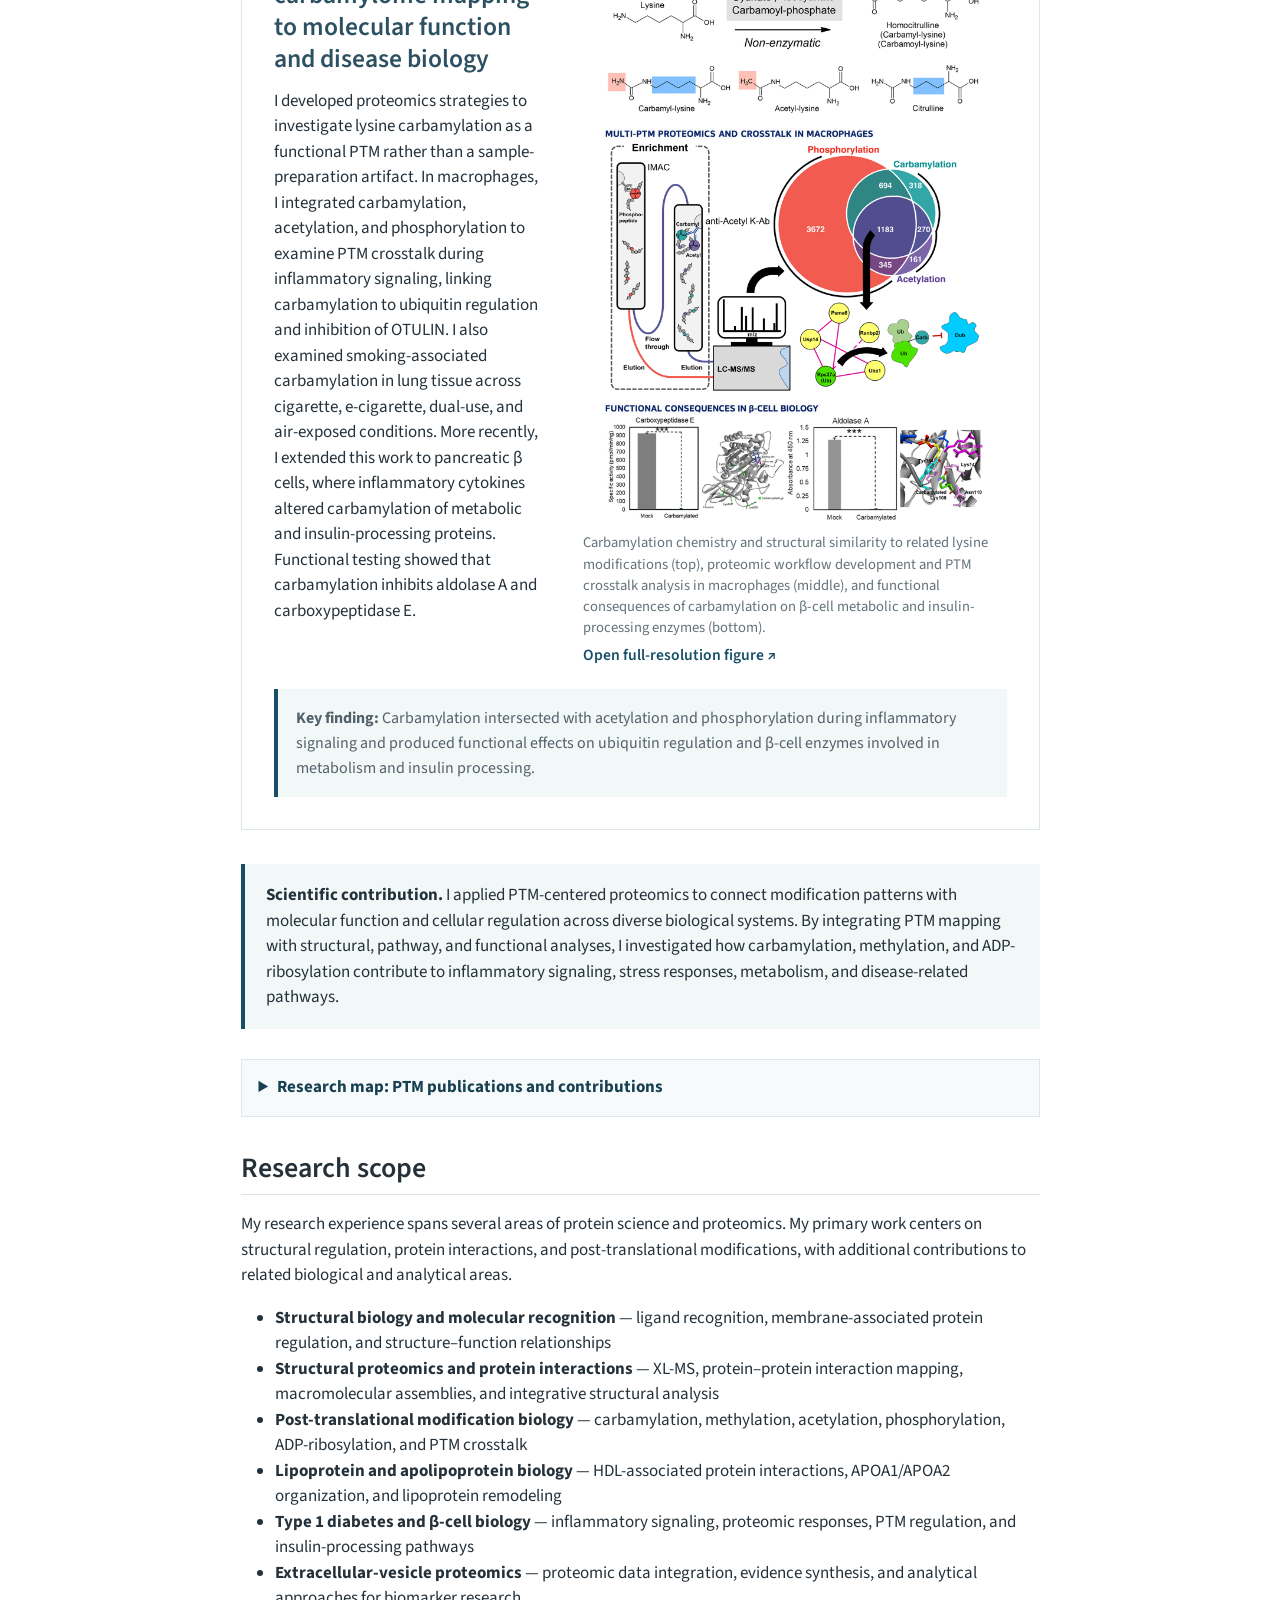
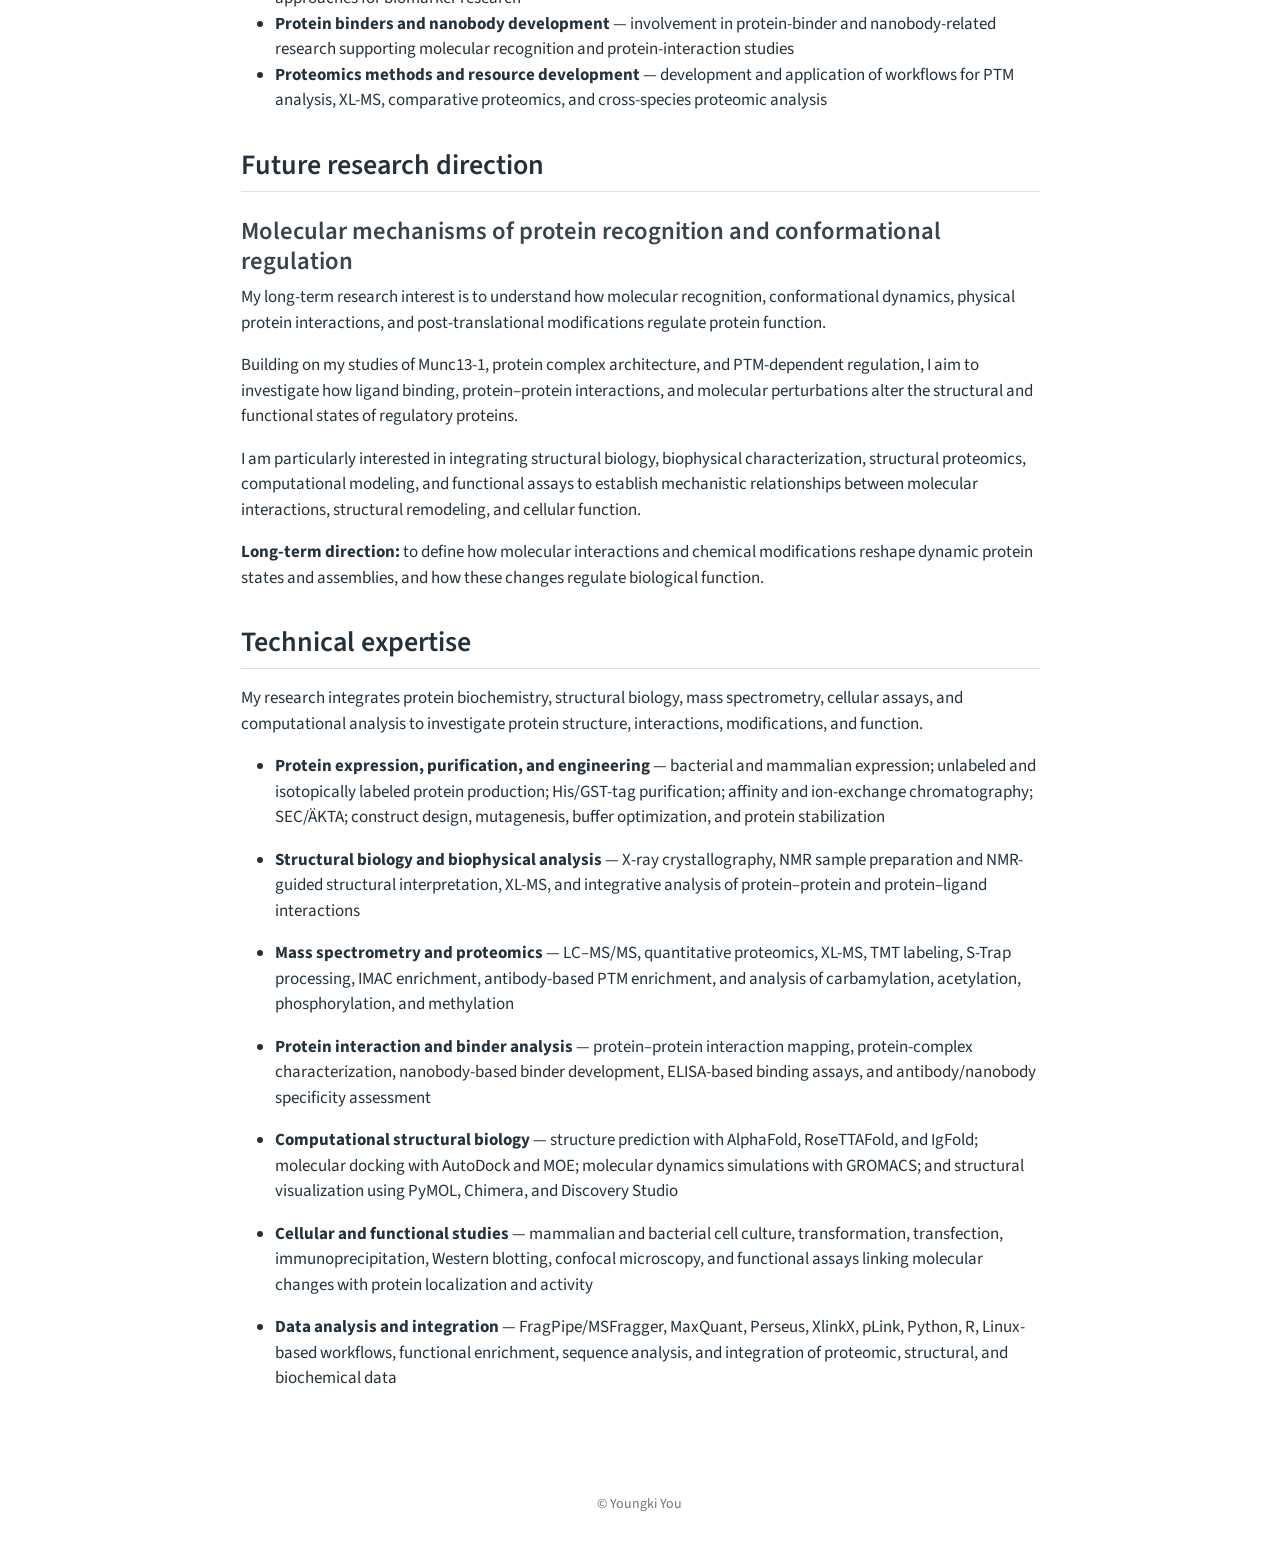
==== commit d35a1f23: "Update future research direction without neuronal signal" ====
--- a/docs/research.html
+++ b/docs/research.html
@@ -599,11 +599,12 @@
 </section>
 <section id="future-research-direction" class="level2">
 <h2 class="anchored" data-anchor-id="future-research-direction">Future research direction</h2>
-<section id="molecular-mechanisms-of-protein-recognition-and-conformational-regulation-in-neuronal-signaling" class="level3">
-<h3 class="anchored" data-anchor-id="molecular-mechanisms-of-protein-recognition-and-conformational-regulation-in-neuronal-signaling">Molecular mechanisms of protein recognition and conformational regulation in neuronal signaling</h3>
-<p>My long-term research interest is to understand how molecular recognition, conformational dynamics, and physical protein interactions regulate neuronal signaling and synaptic function.</p>
-<p>Building on my studies of Munc13-1, protein complex architecture, and post-translational regulation, I aim to investigate how ligand binding, protein–protein interactions, and molecular perturbations alter the structural and functional states of regulatory proteins, with particular interest in neuronal systems.</p>
+<section id="molecular-mechanisms-of-protein-recognition-and-conformational-regulation" class="level3">
+<h3 class="anchored" data-anchor-id="molecular-mechanisms-of-protein-recognition-and-conformational-regulation">Molecular mechanisms of protein recognition and conformational regulation</h3>
+<p>My long-term research interest is to understand how molecular recognition, conformational dynamics, physical protein interactions, and post-translational modifications regulate protein function.</p>
+<p>Building on my studies of Munc13-1, protein complex architecture, and PTM-dependent regulation, I aim to investigate how ligand binding, protein–protein interactions, and molecular perturbations alter the structural and functional states of regulatory proteins.</p>
 <p>I am particularly interested in integrating structural biology, biophysical characterization, structural proteomics, computational modeling, and functional assays to establish mechanistic relationships between molecular interactions, structural remodeling, and cellular function.</p>
+<p><strong>Long-term direction:</strong> to define how molecular interactions and chemical modifications reshape dynamic protein states and assemblies, and how these changes regulate biological function.</p>
 </section>
 </section>
 <section id="technical-expertise" class="level2">
